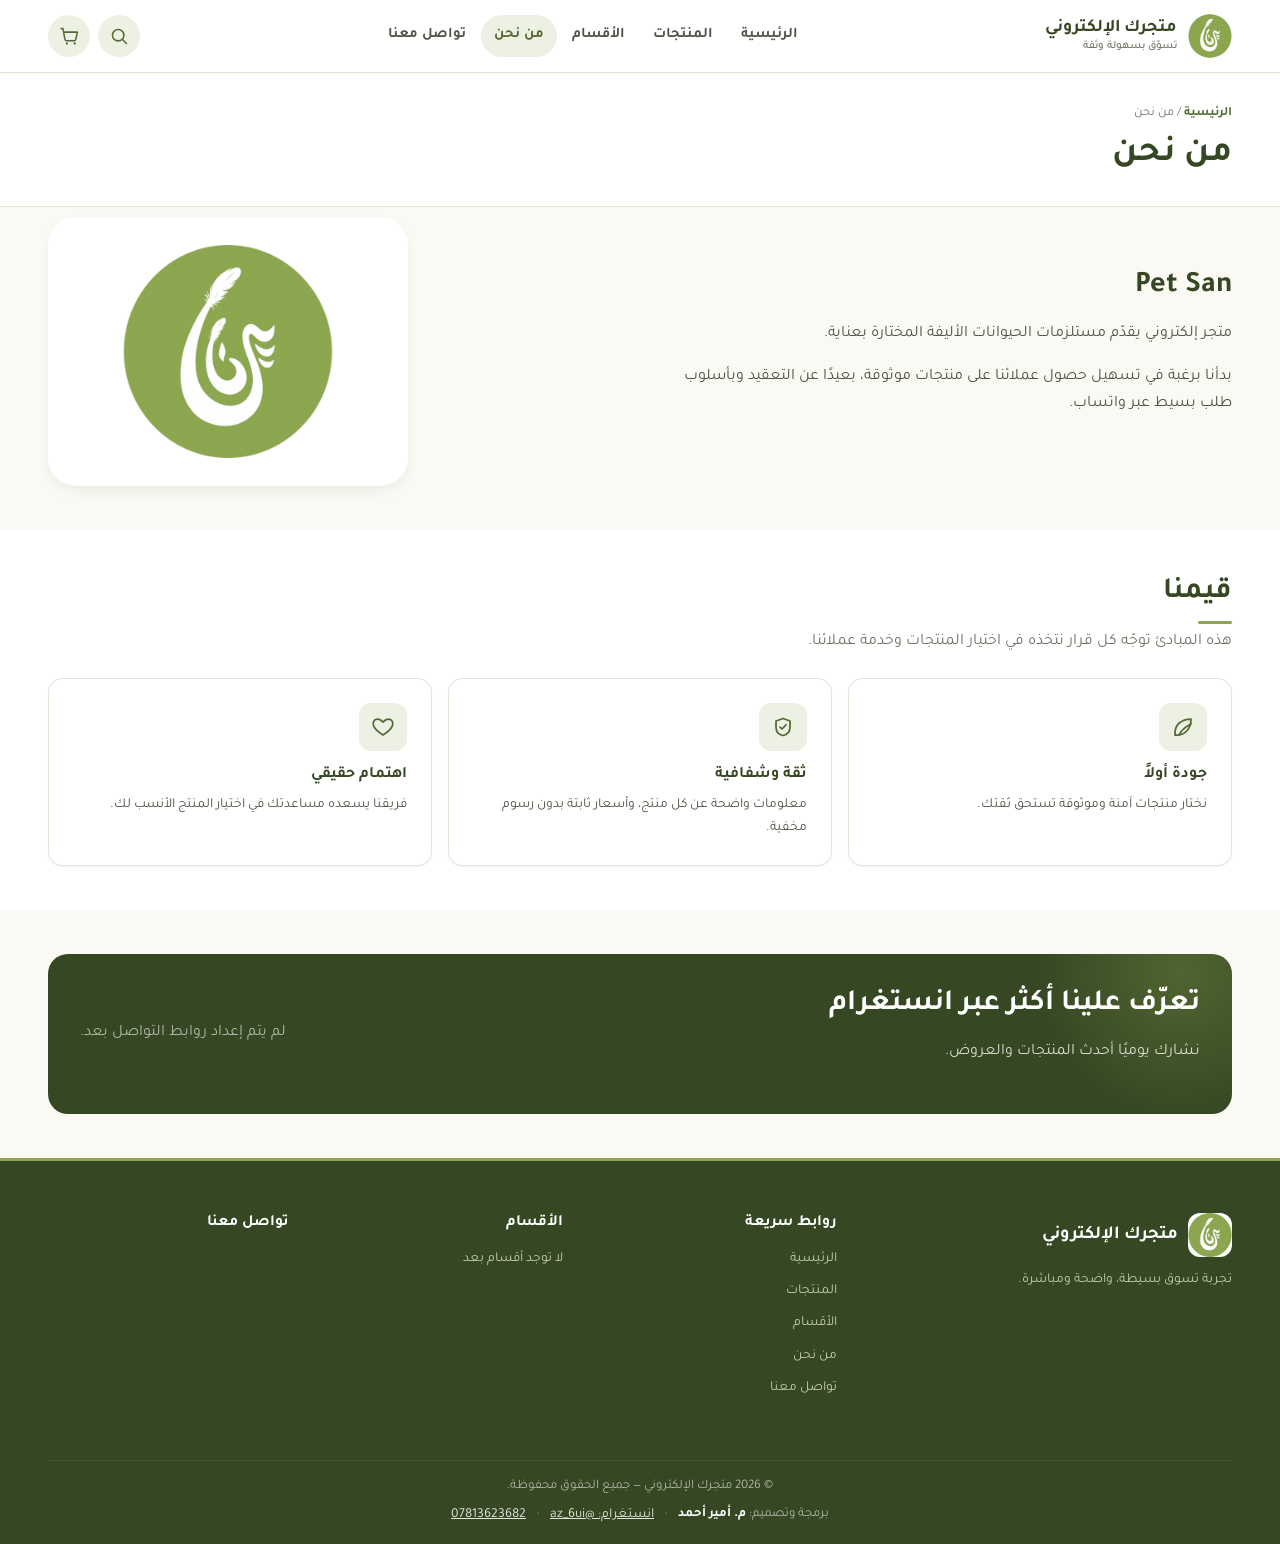
==== about.html @ d290e0b6 "Add files via upload" ====
<!DOCTYPE html>
<html lang="ar" dir="rtl">
<head>

<!-- Google tag (gtag.js) -->
<script async src="https://www.googletagmanager.com/gtag/js?id=G-9574QJNE8H"></script>
<script>
  window.dataLayer = window.dataLayer || [];
  function gtag(){dataLayer.push(arguments);}
  gtag('js', new Date());

  gtag('config', 'G-9574QJNE8H');
</script>
  
  <meta charset="UTF-8">
  <meta name="viewport" content="width=device-width, initial-scale=1.0">
  <title>من نحن | Pet San</title>

  <!-- PWA & Mobile Web App Meta -->
  <link rel="manifest" href="manifest.json">
  <meta name="theme-color" content="#172554">
  <meta name="mobile-web-app-capable" content="yes">
  <meta name="apple-mobile-web-app-status-bar-style" content="default">
  <meta name="apple-mobile-web-app-title" content="Pet San">

  <link rel="icon" type="image/png" sizes="192x192" href="assets/logo/logo.png?v=80">
  <link rel="shortcut icon" type="image/png" href="assets/logo/logo.png?v=80">
  <link rel="apple-touch-icon" href="assets/logo/logo.png?v=80">
  <link rel="apple-touch-icon" sizes="180x180" href="assets/logo/logo.png?v=80">

  <!-- Arabic UI font (same on every page; non-blocking) -->
  <link rel="preconnect" href="https://test3-2a6de-default-rtdb.europe-west1.firebasedatabase.app" crossorigin>
  <link rel="preconnect" href="https://ik.imagekit.io" crossorigin>
  <link rel="preconnect" href="https://fonts.googleapis.com">
  <link rel="preconnect" href="https://fonts.gstatic.com" crossorigin>
  <link rel="stylesheet" href="https://fonts.googleapis.com/css2?family=Tajawal:wght@400;500;700&display=swap" media="print" onload="this.media='all'">
  <noscript><link rel="stylesheet" href="https://fonts.googleapis.com/css2?family=Tajawal:wght@400;500;700&display=swap"></noscript>
  <link rel="stylesheet" href="css/style.css?v=80">
  <link rel="stylesheet" href="css/refresh.css?v=80">
</head>
<body>

<div id="site-header" data-active="about"></div>

<main>
  <section class="page-header">
    <div class="container">
      <div class="breadcrumb"><a href="index.html">الرئيسية</a> / من نحن</div>
      <h1>من نحن</h1>
    </div>
  </section>

  <section class="section" style="padding-top:10px;">
    <div class="container about-hero">
      <div>
        <h2 id="aboutStoreName">Pet San</h2>
        <p id="aboutDescription">متجر إلكتروني يقدّم مستلزمات الحيوانات الأليفة المختارة بعناية.</p>
        <p>بدأنا برغبة في تسهيل حصول عملائنا على منتجات موثوقة، بعيدًا عن التعقيد وبأسلوب طلب بسيط عبر واتساب.</p>
      </div>
      <div class="hero-art" style="max-width:360px;margin-inline-start:auto;">
        <img src="assets/logo/logo.png?v=80" alt="شعار متجر Pet San">
      </div>
    </div>
  </section>

  <section class="section section-alt">
    <div class="container">
      <div class="section-head">
        <div>
          <h2>قيمنا</h2>
          <p>هذه المبادئ توجّه كل قرار نتخذه في اختيار المنتجات وخدمة عملائنا.</p>
        </div>
      </div>
      <div class="value-grid">
        <div class="feature-card">
          <div class="icon"><svg viewBox="0 0 24 24" fill="none" stroke="currentColor" stroke-width="1.7"><path d="M20 4C10 4 4 10 4 18v2h2c8 0 14-6 14-16Z"/><path d="M8 20c2-4 6-8 12-11"/></svg></div>
          <h3>جودة أولاً</h3>
          <p>نختار منتجات آمنة وموثوقة تستحق ثقتك.</p>
        </div>
        <div class="feature-card">
          <div class="icon"><svg viewBox="0 0 24 24" fill="none" stroke="currentColor" stroke-width="1.7"><path d="M12 3.5 19 6v6c0 5-3 7.8-7 8.5-4-.7-7-3.5-7-8.5V6l7-2.5Z"/><path d="m9 12 2 2 4-4.2"/></svg></div>
          <h3>ثقة وشفافية</h3>
          <p>معلومات واضحة عن كل منتج، وأسعار ثابتة بدون رسوم مخفية.</p>
        </div>
        <div class="feature-card">
          <div class="icon"><svg viewBox="0 0 24 24" fill="none" stroke="currentColor" stroke-width="1.7"><path d="M12 20s-7.3-4.6-9.4-9.2C1.2 7.6 3 4.5 6.2 4.1c2-.3 3.8.7 5.8 3 2-2.3 3.8-3.3 5.8-3 3.2.4 5 3.5 3.6 6.7C19.3 15.4 12 20 12 20Z"/></svg></div>
          <h3>اهتمام حقيقي</h3>
          <p>فريقنا يسعده مساعدتك في اختيار المنتج الأنسب لك.</p>
        </div>
      </div>
    </div>
  </section>

  <section class="section">
    <div class="container">
      <div class="contact-band" id="aboutContactBand">
        <div>
          <h2>تعرّف علينا أكثر عبر انستغرام</h2>
          <p>نشارك يوميًا أحدث المنتجات والعروض.</p>
        </div>
        <div class="social-row" id="aboutSocialRow"></div>
      </div>
    </div>
  </section>
</main>

<div id="site-footer"></div>

<!-- سكربتات مؤجلة (defer): لا تحجب الرسم. القراءة من Firebase عبر REST داخل store.js (بدون SDK) -->
<script src="js/config.js?v=80" defer></script>
<script src="js/icons.js?v=80" defer></script>
<script src="js/store.js?v=80" defer></script>
<script src="js/whatsapp.js?v=80" defer></script>
<script src="js/app.js?v=80" defer></script>
<script src="js/pwa-install.js?v=80" defer></script>
<script>
  function renderAboutPage() {
    var s = Store.getSettings();
    var nameEl = document.getElementById("aboutStoreName");
    var descEl = document.getElementById("aboutDescription");
    if (nameEl) nameEl.textContent = s.storeName || "Pet San";
    if (descEl) descEl.textContent = s.storeDescription || "متجر إلكتروني يقدّم مستلزمات الحيوانات الأليفة المختارة بعناية.";

    var html = "";
    if (s.instagram) html += '<a href="' + escapeHtml(safeUrl(s.instagram)) + '" target="_blank" rel="noopener">' + iconSvg("instagram") + "انستغرام</a>";
    if (s.whatsapp) html += '<a href="https://wa.me/' + whatsappDigitsOnly(s.whatsapp) + '" target="_blank" rel="noopener">' + iconSvg("whatsapp") + "واتساب</a>";
    var row = document.getElementById("aboutSocialRow");
    if (row) row.innerHTML = html || '<span style="opacity:.6;">لم يتم إعداد روابط التواصل بعد.</span>';
  }
  document.addEventListener("DOMContentLoaded", renderAboutPage);
  document.addEventListener("store:synced", renderAboutPage);
</script>
</body>
</html>
---- css/style.css ----
/* ==========================================================================
   style.css — Pet-store theme (olive green / cream) — RTL Arabic
   --------------------------------------------------------------------------
   Foundation of the design system: tokens, base, every shared component,
   the admin area and the core responsive rules. It is the ONLY stylesheet
   loaded by login.html, so it must stay self-sufficient.
   refresh.css loads after it on the other pages and only adds storefront
   layout refinements (mobile/tablet density, carousels, sticky actions).

   RE-BRANDING FOR A CLIENT
   Edit section 1 ("Brand") only. Section 2 derives tints and hover shades
   from those colours automatically (modern browsers) and ships static
   fallbacks for older ones; edit those too only if you need exact shades.

   Legacy variable names (--olive-*, --sand-*, --teal-*, --navy*, --cream,
   --ink-*, --line*, --danger) are kept because HTML / JS inline styles still
   reference them. They are aliases of the tokens below — do not remove them.
   ========================================================================== */

:root{
  /* ---- 1. Brand (edit per client) ---- */
  --primary:#354723;            /* deep green: headings, footer, hero, admin sidebar, selected states */
  --secondary:#526B32;          /* dark green: buttons, links, hover, focus */
  --accent:#8DA750;             /* logo olive green: highlights, badges, cart counter, borders of emphasis */
  --bg:#FAF9F3;                 /* page background (cream) */
  --surface:#FFFFFF;            /* cards, inputs, modals */
  --text:#292D24;               /* primary text */
  --text-2:#6F7566;             /* secondary text */
  --border:#E1E6D6;             /* hairlines and card borders */

  /* ---- 2. Derived shades (static fallbacks, upgraded in @supports below) ---- */
  --primary-hover:#2B391C;
  --secondary-hover:#435728;
  --secondary-50:#EAF0D9;       /* hover / selected backgrounds (light green) */
  --secondary-100:#D9E4BD;
  --accent-soft:#EAF0D9;
  --accent-ink:#576832;         /* logo green darkened enough for text on light backgrounds */
  --accent-light:#C9DA9F;       /* light logo green for text/icons on deep green surfaces */
  --surface-2:#F2F3EA;          /* subtle panels, table headers, image placeholders */
  --border-strong:#CBD3BC;      /* input borders */
  --border-soft:#EDF0E4;        /* row separators */
  --on-primary:#FFFFFF;
  --on-accent:#1E2A12;          /* text on the logo-green accent (5:1+) */

  /* ---- 3. Status colours (accessible on white) ---- */
  --success:#15803D; --success-bg:#ECFDF3; --success-line:#BBF7D0; --success-ink:#166534;
  --warning:#B45309; --warning-bg:#FFFBEB; --warning-line:#FDE68A; --warning-ink:#92400E;
  --error:#DC2626;   --error-bg:#FEF2F2;   --error-line:#FECACA;   --error-ink:#B91C1C;
  --info:#526B32;    --info-bg:#EAF0D9;    --info-line:#CBDAA6;    --info-ink:#354723;

  /* ---- 4. Legacy aliases (HTML/JS inline styles still use these names) ---- */
  --teal:var(--secondary); --teal-deep:var(--primary); --teal-press:var(--primary-hover);
  --teal-light:var(--secondary-50); --teal-wash:var(--surface-2);
  --navy:var(--primary); --navy-2:#454E3A; --soft-blue:var(--secondary-50);
  --olive-900:var(--primary); --olive-800:var(--primary); --olive-700:var(--primary); --olive-600:var(--secondary);
  --olive-500:var(--secondary); --olive-400:#A3AE88; --olive-100:var(--secondary-50); --olive-50:var(--surface-2);
  --sand-500:var(--accent-ink); --sand-100:var(--accent-soft);
  --cream:var(--bg); --white:var(--surface);
  --ink-900:var(--text); --ink-800:#23271E; --ink-700:#3B4033; --ink-600:#4F5548; --ink-500:var(--text-2); --ink-400:var(--text-2); --ink-300:#A3A99A;
  --line:var(--border); --line-strong:var(--border-strong); --line-soft:var(--border-soft);
  --danger:var(--error); --danger-bg:var(--error-bg);

  /* ---- 5. Shape, depth, type ---- */
  --radius-xl:20px; --radius-lg:16px; --radius-md:12px; --radius-sm:8px; --radius-pill:999px;
  --r-card:14px; --r-ctl:10px;
  --shadow-soft:0 1px 2px rgba(41,45,36,.05);
  --shadow-card:0 6px 16px -6px rgba(41,45,36,.12);
  --shadow-lift:0 18px 40px -14px rgba(41,45,36,.28);
  --ring:0 0 0 3px rgba(82,107,50,.26);
  --overlay:rgba(30,40,20,.55);
  --font-display:'IBM Plex Sans Arabic','Tajawal',system-ui,-apple-system,'Segoe UI',Tahoma,sans-serif;
  --font-body:'IBM Plex Sans Arabic','Tajawal',system-ui,-apple-system,'Segoe UI',Tahoma,sans-serif;
  --container:1240px;

  /* ---- 6. Product card options (switch per client without touching rules) ---- */
  --card-image-ratio:1/1;       /* e.g. 4/5 for fashion, 1/1 for electronics */
  --card-image-fit:cover;       /* cover | contain (use contain for white-background packshots) */
}
@supports (color:color-mix(in srgb,red,blue)){
  :root{
    --primary-hover:color-mix(in srgb,var(--primary) 82%,#000);
    --secondary-hover:color-mix(in srgb,var(--secondary) 85%,#000);
    --secondary-50:color-mix(in srgb,var(--accent) 16%,#fff);
    --secondary-100:color-mix(in srgb,var(--accent) 32%,#fff);
    --accent-soft:color-mix(in srgb,var(--accent) 16%,#fff);
    --accent-ink:color-mix(in srgb,var(--accent) 62%,#000);
    --surface-2:color-mix(in srgb,var(--bg) 60%,var(--border));
    --border-soft:color-mix(in srgb,var(--border) 55%,#fff);
  }
}

/* ==========================================================================
   Base
   ========================================================================== */
*{box-sizing:border-box}
html{scroll-behavior:smooth;-webkit-text-size-adjust:100%}
body{margin:0;background:var(--bg);color:var(--text);font-family:var(--font-body);font-size:16px;line-height:1.7;-webkit-font-smoothing:antialiased;-webkit-tap-highlight-color:transparent;text-rendering:optimizeLegibility}
img{max-width:100%;display:block}
a{color:inherit;text-decoration:none}
a,button,input,select,textarea{touch-action:manipulation}
button,input,select,textarea{font:inherit}
button{cursor:pointer}
p{color:var(--ink-600);margin:0 0 1em}
h1,h2,h3,h4{font-family:var(--font-display);font-weight:700;line-height:1.3;letter-spacing:0;margin:0 0 .5em;color:var(--primary)}
h1{font-size:clamp(1.75rem,4vw,2.75rem);line-height:1.25}
h2{font-size:clamp(1.3rem,2.6vw,1.85rem)}
h3{font-size:1.1rem}
.container{width:min(100%,var(--container));margin-inline:auto;padding-inline:clamp(16px,3vw,28px)}
.visually-hidden{position:absolute;width:1px;height:1px;overflow:hidden;clip:rect(0 0 0 0)}
:focus-visible{outline:2px solid var(--secondary);outline-offset:2px}
::selection{background:var(--secondary-100);color:var(--primary)}
/* one icon language everywhere: rounded 1.75px strokes (icons.js ships stroke="currentColor") */
svg[stroke="currentColor"]{stroke-linecap:round;stroke-linejoin:round;stroke-width:1.75}

/* ==========================================================================
   Loading skeletons
   ========================================================================== */
@keyframes shimmer{0%{background-position:-200% 0}100%{background-position:200% 0}}
.skeleton-card{min-height:250px;background:var(--surface);border-radius:var(--r-card);border:1px solid var(--border);overflow:hidden;padding:12px;display:flex;flex-direction:column;gap:12px}
.skeleton-box{background:linear-gradient(90deg,var(--surface-2) 25%,var(--bg) 50%,var(--surface-2) 75%);background-size:200% 100%;animation:shimmer 1.5s infinite;border-radius:var(--radius-sm)}
.skeleton-img{width:100%;aspect-ratio:var(--card-image-ratio)}
.skeleton-text{height:16px;width:75%}
.skeleton-price{height:20px;width:40%;margin-top:auto}

/* ==========================================================================
   Buttons
   ========================================================================== */
.btn{display:inline-flex;align-items:center;justify-content:center;gap:8px;min-height:46px;padding:10px 22px;border:1.5px solid transparent;border-radius:var(--r-ctl);font-weight:600;font-size:.95rem;line-height:1.3;text-align:center;transition:background-color .18s ease,border-color .18s ease,color .18s ease,box-shadow .18s ease}
.btn svg{width:18px;height:18px;flex:none}
.btn:focus-visible{outline:0;box-shadow:var(--ring)}
.btn-primary{background:var(--secondary);border-color:var(--secondary);color:var(--on-primary);box-shadow:0 1px 2px rgba(53,71,35,.2)}
.btn-primary:hover{background:var(--primary);border-color:var(--primary)}
.btn-primary:active{background:var(--primary-hover);border-color:var(--primary-hover)}
.btn-outline{background:var(--surface);border-color:var(--border-strong);color:var(--primary)}
.btn-outline:hover{background:var(--secondary-50);border-color:var(--secondary);color:var(--secondary-hover)}
.btn-whatsapp{background:var(--success);border-color:var(--success);color:#fff}
.btn-whatsapp:hover{background:var(--success-ink);border-color:var(--success-ink)}
.btn:active{box-shadow:none}
.btn-sm{min-height:40px;padding:7px 16px;font-size:.86rem}
.btn-block{width:100%}
.btn:disabled,.btn[disabled]{background:var(--surface-2);border-color:var(--border);color:var(--ink-300);box-shadow:none;cursor:not-allowed}
.btn-icon{position:relative;display:inline-flex;align-items:center;justify-content:center;width:44px;height:44px;padding:0;border:1px solid transparent;border-radius:var(--r-ctl);background:transparent;color:var(--primary);transition:background-color .18s ease,color .18s ease,border-color .18s ease}
.btn-icon:hover{background:var(--secondary-50);color:var(--secondary-hover)}
.btn-icon:focus-visible{outline:0;box-shadow:var(--ring)}
.btn-icon svg{width:21px;height:21px}

/* ==========================================================================
   Header, navigation, cart badge
   ========================================================================== */
#site-header{position:sticky;top:0;z-index:100}
.site-header{background:var(--surface);border-bottom:1px solid var(--border);box-shadow:0 1px 0 rgba(41,45,36,.03)}
.header-inner{min-height:72px;display:flex;align-items:center;gap:12px}
.brand{display:flex;align-items:center;gap:11px;min-width:max-content}
.brand img{width:44px;height:44px;border-radius:50%;object-fit:contain;background:var(--surface)}
.brand-name{font-family:var(--font-display);font-weight:700;font-size:1.12rem;line-height:1.15;color:var(--primary)}
.brand-name span{display:block;font-family:var(--font-body);font-size:.7rem;font-weight:500;color:var(--text-2);margin-top:3px}
.main-nav{display:flex;align-items:center;justify-content:center;gap:2px;flex:1;min-width:0}
.main-nav a{position:relative;white-space:nowrap;padding:8px 13px;border-radius:var(--radius-pill);font-size:.92rem;font-weight:600;color:var(--ink-600);transition:background-color .18s ease,color .18s ease}
.main-nav a:hover{color:var(--primary);background:var(--surface-2)}
.main-nav a.active{color:var(--accent-ink);background:var(--secondary-50)}
.main-nav a.active::after{display:none}
.header-actions{display:flex;align-items:center;gap:8px;margin-inline-start:auto}
.site-header .btn-icon{width:42px;height:42px;border-radius:50%;background:var(--secondary-50);color:var(--accent-ink);border:1px solid transparent}
.site-header .btn-icon:hover{background:var(--secondary-100);color:var(--primary)}
.nav-toggle{display:none}
.cart-link{position:relative}
.cart-count{display:none;position:absolute;inset-block-start:1px;inset-inline-end:1px;min-width:19px;height:19px;padding:0 5px;align-items:center;justify-content:center;border-radius:var(--radius-pill);background:var(--accent);color:var(--on-accent);font-size:.68rem;font-weight:700;line-height:1;border:2px solid var(--surface)}
.cart-count.has-items{display:inline-flex}

/* ---- Mobile / tablet drawer (created by app.js; slides in from the physical left, next to the toggle) ---- */
.sidebar-nav{position:fixed;top:0;left:0;right:auto;width:min(320px,86vw);max-width:86vw;height:100vh;height:100dvh;background:var(--surface);border-radius:0 var(--radius-xl) var(--radius-xl) 0;padding:18px 16px;overflow-y:auto;text-align:right;transform:translateX(-100%);transition:transform .28s cubic-bezier(.4,0,.2,1);z-index:9999}
.sidebar-nav.active{transform:translateX(0);box-shadow:var(--shadow-lift)}
.sidebar-nav svg{width:22px;height:22px;flex-shrink:0;color:var(--secondary)}
.sidebar-nav a:active,.sidebar-nav button:active{background:var(--surface-2)}
.sidebar-nav li>a{color:var(--ink-700)}
.sidebar-nav li>a:hover{background:var(--surface-2)}
.sidebar-submenu{display:none;padding-right:15px}
.sidebar-submenu.active{display:block}
.sidebar-overlay{position:fixed;top:0;left:0;width:100%;height:100%;background:var(--overlay);display:none;z-index:9998}
.sidebar-overlay.active{display:block}

/* ---- Global search overlay ---- */
.global-search-overlay{position:fixed;inset:0;z-index:1000;display:none;padding:18px;background:var(--overlay)}
.global-search-overlay.open{display:flex;justify-content:center;align-items:flex-start}
.global-search-container{width:min(100%,700px);margin-top:60px;padding:18px;background:var(--surface);border-radius:var(--radius-xl);box-shadow:var(--shadow-lift);max-height:82vh;display:flex;flex-direction:column}
.global-search-header{display:flex;gap:10px;margin-bottom:14px}
.global-search-results{overflow:auto;display:flex;flex-direction:column;gap:8px}
.search-result-item{display:flex;gap:13px;align-items:center;padding:10px;border:1px solid var(--border);border-radius:var(--r-ctl);background:var(--surface);transition:background-color .18s ease,border-color .18s ease}
.search-result-item:hover{border-color:var(--secondary);background:var(--secondary-50)}
.search-item-img{width:62px;height:62px;border-radius:var(--radius-sm);overflow:hidden;background:var(--surface-2);display:grid;place-items:center;flex:none}
.search-item-img img{width:100%;height:100%;object-fit:cover}
.search-item-info h4{margin:0 0 2px;font-size:.92rem}
.search-item-info span{font-weight:700;color:var(--primary)}
.empty-search{text-align:center;padding:32px;color:var(--text-2)}

/* ==========================================================================
   Hero + promotional slider (deep navy band, gold highlights)
   ========================================================================== */
.hero{position:relative;overflow-x:clip;overflow-y:visible;padding:36px 0 44px;background:var(--bg);color:var(--text)}
.hero:before{display:none}
.hero-blob{position:absolute;z-index:0;bottom:-170px;inset-inline-end:-200px;width:540px;height:540px;border-radius:50%;background:var(--accent-soft);opacity:.75;pointer-events:none}
.hero-inner{position:relative;z-index:1;display:flex;align-items:center;gap:48px}
.hero-copy{flex:1.1;padding:0;min-width:0}
.hero-eyebrow-free{display:inline-flex;align-items:center;gap:7px;padding:0;background:none;border:0;color:var(--accent-ink);font-weight:700;font-size:.95rem}
.hero-copy h1{max-width:700px;margin:12px 0 12px;color:var(--text)}
.hero-copy>p{font-size:1.05rem;max-width:58ch;color:var(--text-2)}
.hero-cta{display:flex;gap:12px;flex-wrap:wrap;margin-top:26px}
.hero .btn-primary{background:#658238;border-color:#658238;color:#fff;box-shadow:none}
.hero .btn-primary:hover{background:var(--secondary);border-color:var(--secondary);color:#fff}
.hero .btn-outline{background:var(--surface);border-color:var(--border-strong);color:var(--text)}
.hero .btn-outline:hover{background:var(--secondary-50);border-color:var(--secondary);color:var(--primary)}
.hero-trust{display:flex;gap:34px;margin-top:28px;flex-wrap:wrap}
.hero-trust div{padding:0;background:none;border:0;border-radius:0}
.hero-trust strong{display:block;color:#658238;font-size:1.6rem;line-height:1.2;font-weight:700}
.hero-trust span{font-size:.82rem;color:var(--text-2)}
.hero~.section{position:relative;z-index:1}
.hero-art{position:relative;flex:1;width:100%;max-width:560px;min-height:0;border-radius:28px;overflow:hidden;background:var(--surface);border:0;box-shadow:var(--shadow-lift)}
.hero-art-default{width:100%;aspect-ratio:4/3;display:grid;place-items:center;background:var(--surface-2)}
.hero-art-default img{width:34%;height:auto;object-fit:contain}
.promo-slider-container{position:relative;width:100%;aspect-ratio:4/3;overflow:hidden;background:var(--surface-2)}
.promo-slider-track{display:flex;width:100%;height:100%;transition:transform .45s ease}
.promo-slide{flex:0 0 100%;height:100%;position:relative}
.promo-slide img{width:100%;height:100%;object-fit:cover}
.promo-dots{position:absolute;bottom:12px;left:50%;transform:translateX(-50%);display:flex;gap:6px;z-index:5}
.promo-dot{width:8px;height:8px;border-radius:var(--radius-pill);background:rgba(255,255,255,.7);box-shadow:0 0 0 1px rgba(41,45,36,.25);cursor:pointer;transition:width .2s ease,background-color .2s ease}
.promo-dot.active{width:22px;background:#fff}
.ads-slider{border-radius:var(--radius-xl);overflow:hidden;box-shadow:var(--shadow-card)}
.swiper-slide{border-radius:var(--radius-xl);overflow:hidden}
.hero-image{width:100%;height:100%;object-fit:cover}

/* ==========================================================================
   Sections + category chips
   ========================================================================== */
.section{padding:44px 0}
.section-alt{background:var(--surface)}
.section-head{display:flex;align-items:end;justify-content:space-between;gap:20px;margin-bottom:22px}
.section-head>div:first-child{min-width:0}
.section-head h2{margin-bottom:5px}
.section-head h2::after{content:"";display:block;width:34px;height:3px;border-radius:3px;background:var(--accent);margin-top:9px}
.section-head p{margin:0;max-width:65ch;color:var(--text-2)}
.section-head .btn{white-space:nowrap;flex-shrink:0}
.section-tag{color:var(--accent-ink)}
.section-categories-highlight{background:var(--bg);padding:44px 0}

.cat-scroller{display:flex;flex-wrap:nowrap;align-items:stretch;gap:14px;overflow-x:auto;padding:8px 6px 14px;scroll-behavior:smooth;scroll-snap-type:x mandatory;scrollbar-width:none;-webkit-overflow-scrolling:touch}
.cat-scroller::-webkit-scrollbar{display:none}
.cat-chip{flex:0 0 138px;width:138px;min-height:164px;padding:16px 10px 14px;display:flex;flex-direction:column;align-items:center;justify-content:flex-start;gap:10px;background:var(--surface);border:1px solid var(--border);border-radius:var(--r-card);box-shadow:var(--shadow-soft);scroll-snap-align:start;transition:border-color .2s ease,box-shadow .2s ease,transform .2s ease}
.cat-chip:hover{border-color:var(--secondary);box-shadow:var(--shadow-card);transform:translateY(-2px)}
.cat-chip .cat-icon{width:80px;height:80px;min-width:80px;border-radius:50%;background:var(--secondary-50);border:1px solid var(--secondary-100);display:grid;place-items:center;overflow:hidden;color:var(--primary);flex-shrink:0}
.cat-chip .cat-icon svg{width:32px;height:32px}
.cat-chip .cat-icon img{width:100%;height:100%;object-fit:cover;border-radius:50%}
.cat-chip span.name{width:100%;margin:0;font-size:.92rem;font-weight:700;line-height:1.4;text-align:center;color:var(--primary);display:-webkit-box;-webkit-line-clamp:2;-webkit-box-orient:vertical;overflow:hidden}
.category-grid{display:grid;grid-template-columns:repeat(auto-fill,minmax(280px,1fr));gap:20px}

/* ==========================================================================
   Product cards (one rule set serves index.html AND js/products.js — both
   renderers emit identical markup)
   ========================================================================== */
.product-grid{display:grid;grid-template-columns:repeat(4,minmax(0,1fr));gap:20px 16px}
.product-card{position:relative;min-width:0;display:flex;flex-direction:column;background:var(--surface);border:1px solid var(--border);border-radius:var(--r-card);overflow:hidden;box-shadow:var(--shadow-soft);transition:border-color .2s ease,box-shadow .2s ease,transform .2s ease}
.product-card:hover{transform:translateY(-3px);border-color:var(--border-strong);box-shadow:var(--shadow-card)}
.product-media{display:block;position:relative;width:100%;aspect-ratio:var(--card-image-ratio);background:var(--surface-2);overflow:hidden}
.product-media>img{width:100%;height:100%;object-fit:var(--card-image-fit);transition:transform .35s ease,opacity .2s ease,filter .2s ease}
.product-card:hover .product-media>img{transform:scale(1.04)}
.placeholder-icon{height:100%;display:grid;place-items:center;color:var(--olive-400)}
.placeholder-icon svg,.placeholder-icon-wrap svg,.cat-card-img svg{width:34px;height:34px}

/* Badges: offer = red, new = blue, featured = gold, unavailable = neutral dark */
.badge{position:absolute;inset-block-start:10px;inset-inline-start:10px;z-index:2;padding:2px 10px;border-radius:var(--radius-pill);font-size:.7rem;font-weight:700;line-height:1.7;background:var(--surface);color:var(--primary);border:1px solid var(--border);box-shadow:var(--shadow-soft)}
.badge-offer{background:var(--error);border-color:var(--error);color:#fff}
.badge-new{background:var(--secondary);border-color:var(--secondary);color:#fff}
.badge-featured{background:var(--accent);border-color:var(--accent);color:var(--on-accent)}
.badge-out-abs{inset-inline-start:auto;inset-inline-end:10px;background:var(--ink-800);border-color:var(--ink-800);color:#fff}
.badge-variants{inset-block-start:auto;inset-block-end:10px;inset-inline-start:10px;background:rgba(255,255,255,.95);color:var(--ink-700)}
.badge-variants svg{width:11px;height:11px;vertical-align:-2px;margin-inline-end:3px}
/* unavailable products: muted image + muted title, add-to-cart is disabled by the renderer */
.product-card:has(.badge-out-abs) .product-media>img{filter:grayscale(.9);opacity:.55}
.product-card:has(.badge-out-abs) .product-name,.product-card:has(.badge-out-abs) .price{color:var(--text-2)}

.product-body{display:flex;flex-direction:column;flex:1;padding:14px 14px 14px}
.product-cat{display:block;color:var(--text-2);font-size:.74rem;font-weight:600;line-height:1.3;margin-bottom:5px}
.product-name{font-family:var(--font-body);font-size:.95rem;font-weight:600;line-height:1.5;margin:0 0 8px;color:var(--text);display:-webkit-box;-webkit-line-clamp:2;-webkit-box-orient:vertical;overflow:hidden}
.product-name a:hover{color:var(--secondary)}
.product-body-colors{display:flex;align-items:center;gap:6px;margin:0 0 10px}
.card-color-dot{width:14px;height:14px;border-radius:50%;border:2px solid var(--surface);box-shadow:0 0 0 1px var(--border-strong);flex-shrink:0;display:inline-block}
.card-color-more{font-size:.72rem;font-weight:700;color:var(--ink-600);line-height:1;padding-inline:2px}
.product-foot{display:flex;flex-direction:column;align-items:stretch;gap:10px;margin-top:auto;padding-top:6px}
.price,.detail-price{font-weight:800;color:var(--primary)}
.price{font-size:1.06rem;line-height:1.2}
/* reserved for compare-at pricing (the data model has no old price today): <del class="price-old"> + <span class="price-sale"> */
.price-old{margin-inline-start:6px;color:var(--text-2);font-weight:500;font-size:.82em;text-decoration:line-through}
.price-sale{color:var(--error)}
.product-actions{width:100%}
.product-actions .btn{width:100%;min-height:42px;padding:8px 12px;gap:8px;font-size:.86rem;border-radius:var(--r-ctl);box-shadow:none}
.product-actions .btn svg{width:17px;height:17px}
.product-actions .btn .btn-label{white-space:nowrap}
.product-desc{color:var(--ink-600);font-size:.84rem}
.stock-line{display:flex;align-items:center;gap:7px;color:var(--success);font-size:.86rem;font-weight:600}
.stock-line:has(.dot-out){color:var(--error-ink)}
.dot{width:8px;height:8px;border-radius:50%;background:var(--success);display:inline-block;flex:none}
.dot-out{background:var(--error)}

/* ==========================================================================
   Feature cards, contact band, social
   ========================================================================== */
.feature-grid{display:grid;grid-template-columns:repeat(4,1fr);gap:16px}
.feature-card{background:var(--surface);border:1px solid var(--border);border-radius:var(--r-card);padding:24px;box-shadow:var(--shadow-soft);transition:border-color .2s ease,box-shadow .2s ease}
.feature-card:hover{border-color:var(--border-strong);box-shadow:var(--shadow-card)}
.feature-card .icon{width:48px;height:48px;border-radius:var(--radius-md);background:var(--secondary-50);display:grid;place-items:center;color:var(--secondary);margin-bottom:14px}
.feature-card .icon svg{width:24px;height:24px}
.feature-card h3{font-size:1rem}
.feature-card p{font-size:.86rem;margin:0}
.contact-band{position:relative;overflow:hidden;padding:32px;border-radius:var(--radius-xl);background:var(--primary);color:#fff;display:flex;align-items:center;justify-content:space-between;gap:25px}
.contact-band:before{content:"";position:absolute;top:-130px;inset-inline-start:-100px;width:300px;height:300px;border-radius:50%;background:radial-gradient(closest-side,rgba(141,167,80,.30),rgba(141,167,80,0));pointer-events:none}
.contact-band>*{position:relative}
.contact-band h2,.contact-band p{color:#fff}
.contact-band h2::after{display:none}
.contact-band p{opacity:.8}
.social-row{display:flex;align-items:center;gap:8px}
.social-row .btn{background:rgba(255,255,255,.08);border-color:rgba(255,255,255,.25);color:#fff}
.social-row .btn:hover{background:rgba(255,255,255,.18);border-color:rgba(255,255,255,.5);color:#fff}
.contact-band .social-row{flex-wrap:wrap}
.contact-band .social-row .btn{min-height:42px}

/* ==========================================================================
   Footer
   ========================================================================== */
.site-footer{margin-top:0;background:var(--primary);color:#D5DEC4;border-top:3px solid var(--accent)}
.footer-grid{display:grid;grid-template-columns:1.5fr 1fr 1fr 1fr;gap:34px;padding:52px 0 34px}
.footer-brand{display:flex;align-items:center;gap:10px;margin-bottom:12px}
.footer-brand img{width:44px;height:44px;object-fit:contain;background:var(--surface);border-radius:var(--radius-md)}
.footer-brand strong{font-size:1.15rem;color:#fff}
.site-footer p{color:#C3CEAE;font-size:.86rem}
.site-footer h4{color:#fff;font-size:.98rem;margin-bottom:14px}
.site-footer ul{list-style:none;padding:0;margin:0;display:grid;gap:9px}
.site-footer li,.site-footer a{color:#C3CEAE;font-size:.86rem}
.site-footer a{transition:color .18s ease}
.site-footer a:hover{color:var(--accent-light)}
.footer-bottom{padding:17px 0;border-top:1px solid rgba(255,255,255,.1);font-size:.78rem;color:#A9B591;text-align:center}

/* ==========================================================================
   Page headers
   ========================================================================== */
.page-header{padding:30px 0 22px;background:var(--surface);border-bottom:1px solid var(--border)}
.breadcrumb{font-size:.8rem;color:var(--text-2);margin-bottom:8px}
.breadcrumb a{color:var(--secondary);font-weight:700}
.breadcrumb a:hover{color:var(--secondary-hover);text-decoration:underline}
.page-header h1{font-size:clamp(1.6rem,3.2vw,2.25rem);margin-bottom:6px}
.page-header p{margin:0;max-width:65ch;color:var(--text-2)}

/* ==========================================================================
   Shop: toolbar, filters, tabs, chips
   ========================================================================== */
.shop-toolbar{display:grid;grid-template-columns:1fr 210px auto;gap:12px;align-items:center;margin-bottom:20px}
.search-box{position:relative}
.search-box input{width:100%;height:48px;border:1px solid var(--border-strong);border-radius:var(--r-ctl);background:var(--surface);padding:0 17px 0 46px;font-size:16px;color:var(--text);outline:none;transition:border-color .18s ease,box-shadow .18s ease}
.search-box input::placeholder,.field input::placeholder,.field textarea::placeholder{color:#A3A99A}
.search-box input:focus,.sort-select:focus{border-color:var(--secondary);box-shadow:var(--ring)}
.search-box span{position:absolute;left:16px;top:50%;transform:translateY(-50%);color:var(--text-2);display:grid;place-items:center}
.search-box span svg{width:18px;height:18px}
.sort-select{height:48px;border:1px solid var(--border-strong);border-radius:var(--r-ctl);background:var(--surface);padding:0 15px;color:var(--text);font-size:16px;outline:none}
/* products.html styles #searchInput / #sortSelect inline, hence !important */
.shop-controls #searchInput,.shop-controls #sortSelect{min-height:48px;font-size:16px;color:var(--text);outline:none;transition:border-color .18s ease,box-shadow .18s ease;border-color:var(--border-strong)!important;border-radius:var(--r-ctl)!important}
.shop-controls #searchInput:focus,.shop-controls #sortSelect:focus{border-color:var(--secondary)!important;box-shadow:var(--ring)}
.shop-layout{display:grid;grid-template-columns:235px 1fr;gap:22px;align-items:start}
.filter-panel{position:sticky;top:96px;background:var(--surface);border:1px solid var(--border);border-radius:var(--r-card);padding:18px}
.filter-panel h4{font-size:.95rem;margin:0 0 12px}
.filter-panel>div+div{border-top:1px solid var(--border);margin-top:18px;padding-top:18px}
.cat-list{display:flex;flex-direction:column;gap:5px}
.cat-list button{border:0;background:transparent;color:var(--ink-600);padding:9px 10px;border-radius:var(--radius-sm);text-align:right;font-weight:600}
.cat-list button:hover,.cat-list button.active{background:var(--secondary-50);color:var(--primary)}
.range-row{display:grid;grid-template-columns:1fr auto 1fr;align-items:center;gap:6px}
.range-row input{width:100%;height:42px;border:1px solid var(--border-strong);border-radius:var(--radius-sm);padding:0 9px;font-size:16px}
.mobile-toggle-btn{display:none!important}

.shop-cat-tabs-wrap{display:flex;gap:8px;overflow-x:auto;padding:4px 0 12px;margin-bottom:8px;scroll-behavior:smooth;-webkit-overflow-scrolling:touch;scrollbar-width:none}
.shop-cat-tabs-wrap::-webkit-scrollbar,#subCategoryScroller::-webkit-scrollbar{display:none}
.shop-tab-btn{flex:0 0 auto;display:inline-flex;align-items:center;gap:6px;min-height:42px;padding:8px 18px;border-radius:var(--radius-pill);border:1px solid var(--border-strong);background:var(--surface);color:var(--ink-700);font-weight:600;font-size:.9rem;white-space:nowrap;cursor:pointer;transition:background-color .18s ease,border-color .18s ease,color .18s ease}
.shop-tab-btn:hover{border-color:var(--secondary);background:var(--secondary-50);color:var(--primary)}
.shop-tab-btn.active{background:var(--primary);border-color:var(--primary);color:#fff}
#subCategoryScroller{display:flex;gap:8px;overflow-x:auto;padding:4px 2px 14px;margin-bottom:10px;scrollbar-width:none}
.cat-sub-chip{display:inline-flex;align-items:center;justify-content:center;padding:6px 15px;border-radius:var(--radius-pill);background:var(--surface-2);border:1px solid var(--border);color:var(--ink-700);font-family:inherit;font-size:.84rem;font-weight:600;white-space:nowrap;cursor:pointer;outline:none;text-decoration:none;transition:background-color .18s ease,border-color .18s ease,color .18s ease}
.cat-sub-chip:hover{background:var(--secondary-50);border-color:var(--secondary);color:var(--primary)}
.cat-sub-chip:focus-visible{box-shadow:var(--ring)}
.cat-sub-chip.active{background:var(--primary);border-color:var(--primary);color:#fff}
.filter-chip{padding:7px 11px;border-radius:var(--radius-pill);background:var(--surface-2);color:var(--ink-700)}
#shopGrid{transition:opacity .2s ease,transform .2s ease}
#shopGrid.is-updating{opacity:.45;transform:translateY(4px)}

.empty-state{grid-column:1/-1;text-align:center;padding:52px 20px;background:var(--surface);border:1px dashed var(--border-strong);border-radius:var(--r-card);color:var(--text-2)}
.empty-state svg{width:46px;height:46px;margin:0 auto 10px;color:var(--olive-400)}
.empty-state p{margin-bottom:15px}

/* ---- Categories page cards (previously an inline <style> in categories.html) ---- */
.cat-main-card{background:var(--surface);border:1px solid var(--border);border-radius:var(--radius-lg);padding:22px;box-shadow:var(--shadow-soft);transition:transform .25s ease,box-shadow .25s ease,border-color .25s ease;display:flex;flex-direction:column;gap:16px}
.cat-main-card:hover{transform:translateY(-3px);box-shadow:var(--shadow-card);border-color:var(--secondary)}
.cat-card-header{display:flex;align-items:center;gap:15px}
.cat-card-img{width:65px;height:65px;border-radius:var(--radius-md);background:var(--secondary-50);display:flex;align-items:center;justify-content:center;overflow:hidden;flex-shrink:0}
.cat-card-img img{width:100%;height:100%;object-fit:cover}
.cat-card-img svg{width:32px;height:32px;color:var(--primary)}
.cat-card-title h3{margin:0 0 4px;font-size:1.12rem;color:var(--text)}
.cat-card-title span{font-size:.8rem;color:var(--text-2);font-weight:600}
.cat-sub-chips{display:flex;flex-wrap:wrap;gap:8px;padding-top:14px;border-top:1px dashed var(--border-strong)}

/* ==========================================================================
   Product detail
   ========================================================================== */
.detail-grid{display:grid;grid-template-columns:minmax(0,1.05fr) minmax(0,.95fr);gap:48px;align-items:start}
.detail-media{position:sticky;top:96px;min-width:0}
.detail-gallery{display:block;width:100%;border-radius:var(--r-card);overflow:hidden;background:var(--surface-2);border:1px solid var(--border)}
.detail-gallery-img{display:block;width:100%;aspect-ratio:1/1;object-fit:var(--card-image-fit);background:var(--surface-2);transition:opacity .2s ease}
.gallery-hint{display:none}
.gallery-thumbnails{display:flex;gap:10px;margin-top:12px;overflow-x:auto;padding-bottom:4px;scrollbar-width:thin}
.gallery-thumb{width:64px;height:64px;border-radius:var(--radius-sm);border:2px solid transparent;outline:1px solid var(--border);outline-offset:-1px;cursor:pointer;object-fit:cover;flex-shrink:0;transition:border-color .18s ease}
.gallery-thumb:hover{border-color:var(--border-strong)}
.gallery-thumb.active{border-color:var(--secondary)}
.detail-media-colors{margin-top:22px;padding:4px 2px}
.color-head{display:flex;align-items:center;gap:8px;margin-bottom:12px;font-size:.95rem}
.color-label{color:var(--text-2)}
.color-name{color:var(--primary);font-weight:700}
.color-swatches-wrap{display:flex;flex-wrap:wrap;gap:14px;align-items:center}
.color-swatch{width:42px;height:42px;padding:0;border:2px solid var(--surface);border-radius:50%;cursor:pointer;flex-shrink:0;box-shadow:0 0 0 1.5px var(--border-strong);transition:transform .15s ease,box-shadow .15s ease}
.color-swatch:hover{box-shadow:0 0 0 2px var(--secondary)}
.color-swatch.is-selected{box-shadow:0 0 0 3px var(--secondary);transform:scale(1.06)}
.detail-info{padding:4px 0;min-width:0}
.detail-info h1{font-size:clamp(1.55rem,3.2vw,2.2rem);margin:4px 0 10px}
.detail-info .product-cat{font-size:.8rem;color:var(--secondary);font-weight:700}
.detail-price{font-size:1.75rem;margin:14px 0}
.detail-info>p{font-size:.95rem}
.detail-actions{display:flex;gap:10px;flex-wrap:wrap;margin-top:22px}
.detail-actions .btn{flex:1;min-width:170px;min-height:50px}
.detail-meta{display:flex;flex-wrap:wrap;gap:8px;margin-top:20px;padding-top:18px;border-top:1px solid var(--border);color:var(--text-2);font-size:.8rem}
.detail-meta span{padding:6px 12px;border-radius:var(--radius-pill);background:var(--surface-2);border:1px solid var(--border)}
.size-btn{min-width:52px;min-height:46px;padding:0 14px;border-radius:var(--r-ctl);border:1px solid var(--border-strong);background:var(--surface);color:var(--text);font-weight:600;cursor:pointer;transition:background-color .18s ease,border-color .18s ease,color .18s ease}
.size-btn:hover{border-color:var(--secondary);color:var(--primary)}
.size-btn.is-selected{background:var(--primary);border-color:var(--primary);color:#fff}
.size-btn:disabled{opacity:.45;cursor:not-allowed;text-decoration:line-through}
.variant-chip{display:inline-flex;padding:8px 12px;border:1px solid var(--border);border-radius:var(--radius-pill)}
.qty-stepper{display:inline-flex;align-items:center;margin-top:10px;border:1px solid var(--border-strong);border-radius:var(--r-ctl);overflow:hidden;background:var(--surface)}
.qty-stepper button{width:44px;height:46px;border:0;background:var(--surface);color:var(--primary);font-size:1.25rem;transition:background-color .18s ease}
.qty-stepper button:hover{background:var(--secondary-50)}
.qty-stepper input{width:52px;height:46px;border:0;border-inline:1px solid var(--border);text-align:center;font-size:16px;color:var(--primary);font-weight:600;outline:none;background:var(--surface)}
/* product.html builds a few controls with inline styles; harmonise them with the theme */
#dropdownBtn{border-radius:var(--r-ctl)!important;border-color:var(--border-strong)!important;color:var(--text)!important}
#dropdownList{border-radius:var(--r-ctl)!important;box-shadow:var(--shadow-card);overflow:hidden}
#descToggle{color:var(--secondary)!important}
#descFade{height:28px!important}

/* ==========================================================================
   Cart
   ========================================================================== */
.cart-layout{display:grid;grid-template-columns:1fr 360px;gap:24px;align-items:start}
.cart-items-wrapper{max-height:55vh;overflow-y:auto;padding-inline-end:8px;scrollbar-width:thin;scrollbar-color:var(--olive-400) transparent}
.cart-items-wrapper::-webkit-scrollbar{width:6px}
.cart-items-wrapper::-webkit-scrollbar-track{background:transparent}
.cart-items-wrapper::-webkit-scrollbar-thumb{background-color:var(--olive-400);border-radius:10px}
.cart-item{display:grid;grid-template-columns:84px 1fr auto auto;gap:16px;align-items:center;background:var(--surface);border:1px solid var(--border);border-radius:var(--r-card);padding:14px;margin-bottom:12px;box-shadow:var(--shadow-soft)}
.cart-item>img,.cart-item>.placeholder-icon-wrap{width:84px;height:84px;border-radius:var(--radius-md);overflow:hidden;background:var(--surface-2);display:grid;place-items:center}
.cart-item>img{object-fit:cover}
.cart-item h4{font-size:.95rem;margin:0 0 4px;color:var(--text)}
.unit-price{font-size:.78rem;color:var(--text-2)}
.remove-btn{display:inline-flex;align-items:center;gap:6px;margin-top:8px;padding:5px 12px;border:1px solid transparent;border-radius:var(--radius-sm);background:transparent;color:var(--text-2);font-size:.82rem;font-weight:600;cursor:pointer;transition:background-color .18s ease,color .18s ease,border-color .18s ease}
.remove-btn:hover{background:var(--error-bg);border-color:var(--error-line);color:var(--error-ink)}
.remove-btn svg{width:16px;height:16px;color:currentColor}
.summary-card{position:sticky;top:96px;background:var(--surface);border:1px solid var(--border);border-radius:var(--r-card);padding:24px;box-shadow:var(--shadow-card)}
.summary-card h3{margin-bottom:16px;padding-bottom:14px;border-bottom:1px solid var(--border)}
.summary-row{display:flex;justify-content:space-between;gap:10px;padding:10px 0;border-bottom:1px solid var(--border-soft);font-size:.9rem;color:var(--ink-600)}
.summary-row.total{font-size:1.15rem;font-weight:800;color:var(--primary);border:0;padding-top:16px}
.setup-note{padding:13px 15px;margin-bottom:12px;background:var(--warning-bg);border:1px solid var(--warning-line);color:var(--warning-ink);border-radius:var(--r-ctl);font-size:.86rem}

/* ==========================================================================
   Forms, alerts, toast
   ========================================================================== */
.form-card{width:min(100%,520px);margin-inline:auto;background:var(--surface);border:1px solid var(--border);border-radius:var(--radius-lg);padding:30px;box-shadow:var(--shadow-card)}
.field{margin-bottom:16px}
.field label{display:block;margin-bottom:7px;font-size:.86rem;font-weight:600;color:var(--ink-800)}
.field input,.field select,.field textarea{width:100%;min-height:48px;padding:11px 14px;border:1px solid var(--border-strong);border-radius:var(--r-ctl);background:var(--surface);color:var(--text);font-size:16px;outline:none;transition:border-color .18s ease,box-shadow .18s ease}
.field input:focus,.field select:focus,.field textarea:focus{border-color:var(--secondary);box-shadow:var(--ring)}
.field input:disabled,.field select:disabled,.field textarea:disabled,.search-box input:disabled{background:var(--surface-2);color:var(--ink-300);border-color:var(--border);cursor:not-allowed}
.field textarea{min-height:120px;resize:vertical}
.field input[type=file]{padding:8px;min-height:0}
input[type=file]::file-selector-button{margin-inline-end:10px;padding:6px 12px;border:1px solid var(--border-strong);border-radius:var(--radius-sm);background:var(--surface-2);color:var(--primary);font:inherit;font-weight:600;cursor:pointer;transition:background-color .18s ease}
input[type=file]::file-selector-button:hover{background:var(--secondary-100)}
.field-hint{font-size:.76rem;color:var(--text-2)}
.checkbox-row{display:flex;align-items:center;gap:8px}
.checkbox-row input{width:auto;min-height:0;accent-color:var(--primary)}
.checkbox-row label{margin:0}
.form-error{display:none;padding:10px 14px;margin-bottom:13px;border-radius:var(--radius-sm);background:var(--error-bg);border:1px solid var(--error-line);color:var(--error-ink);font-size:.86rem}

.toast{position:fixed;bottom:20px;left:50%;z-index:20000;max-width:calc(100vw - 32px);padding:12px 20px;border-radius:var(--r-ctl);background:var(--primary);color:#fff;box-shadow:var(--shadow-lift);font-size:.88rem;opacity:0;transform:translate(-50%,12px);pointer-events:none;transition:opacity .22s ease,transform .22s ease}
.toast.show{opacity:1;transform:translate(-50%,0)}
.toast-success{background:var(--success)}
.toast-error{background:var(--error)}

#backToTopBtn{display:none;position:fixed;bottom:24px;right:24px;z-index:99;width:46px;height:46px;padding:0;border:0;border-radius:50%;background:var(--primary);color:#fff;font-size:18px;box-shadow:var(--shadow-card);cursor:pointer;transition:background-color .18s ease}
#backToTopBtn:hover{background:var(--secondary)}

/* ==========================================================================
   About / contact
   ========================================================================== */
.about-hero{display:grid;grid-template-columns:1fr 1fr;gap:32px;align-items:center}
.about-hero .hero-art{min-height:0;max-width:none;display:grid;place-items:center;padding:28px;border-color:var(--border);box-shadow:var(--shadow-card)}
.about-hero .hero-art>img{width:min(70%,240px);height:auto;object-fit:contain}
.value-grid{display:grid;grid-template-columns:repeat(3,1fr);gap:16px}

/* ==========================================================================
   Admin dashboard
   (the structural protections that used to live in an inline <style> in
   admin.html now live here, scoped to the admin page)
   ========================================================================== */
body:has(#adminApp){overflow-x:hidden;max-width:100vw}
.admin-shell{min-height:100vh;background:var(--surface-2);display:grid;grid-template-columns:260px minmax(0,1fr);width:100%;max-width:100vw}
.admin-sidebar{position:sticky;top:0;height:100vh;display:flex;flex-direction:column;padding:20px 14px;background:var(--primary);color:#D5DEC4}
.admin-sidebar .brand{padding:4px 8px 20px;margin-bottom:16px;border-bottom:1px solid rgba(255,255,255,.12)}
.admin-sidebar .brand-name,.admin-sidebar .brand-name span{color:#fff}
.admin-sidebar .brand img{border-radius:var(--radius-md)}
.admin-nav{display:grid;gap:4px}
.admin-nav button,.admin-logout button,.admin-logout a{width:100%;display:flex;align-items:center;gap:10px;padding:11px 12px;border:0;border-inline-start:3px solid transparent;border-radius:var(--r-ctl);background:transparent;color:#C3CEAE;text-align:right;font-weight:600;font-size:.92rem;transition:background-color .18s ease,color .18s ease}
.admin-nav button:hover,.admin-logout button:hover,.admin-logout a:hover{background:rgba(255,255,255,.08);color:#fff}
.admin-nav button.active{background:rgba(255,255,255,.1);border-inline-start-color:var(--accent);color:#fff}
.admin-nav button.active svg{color:var(--accent)}
.admin-nav svg,.admin-logout svg{width:20px;height:20px;flex-shrink:0}
.admin-logout{margin-top:auto;padding-top:14px;border-top:1px solid rgba(255,255,255,.12)}
.admin-close-sidebar{display:none}
.admin-main{min-width:0;width:100%;padding:28px}
.admin-topbar{min-height:58px;display:flex;align-items:center;margin-bottom:18px}
.admin-topbar h2{font-size:1.45rem}
.admin-topbar h2::after{display:none}
#adminSidebarToggle{display:none}

.admin-stats{display:grid;grid-template-columns:repeat(4,1fr);gap:16px;margin-bottom:20px}
.stat-card{position:relative;background:var(--surface);border:1px solid var(--border);border-radius:var(--r-card);padding:20px 20px 18px;box-shadow:var(--shadow-soft);overflow:hidden}
.stat-card::before{content:"";position:absolute;inset-block-start:0;inset-inline-start:20px;width:32px;height:3px;border-radius:0 0 3px 3px;background:var(--accent)}
.stat-card .num{font-size:1.75rem;font-weight:800;line-height:1.3;color:var(--primary);margin-top:4px}
.stat-card .label{font-size:.82rem;color:var(--text-2);font-weight:500}

.admin-panel{min-width:0;width:100%;background:var(--surface);border:1px solid var(--border);border-radius:var(--r-card);padding:20px;box-shadow:var(--shadow-soft);margin-bottom:18px}
.admin-panel>p{color:var(--text-2);font-size:.88rem}
.panel-head{display:flex;align-items:center;justify-content:space-between;gap:12px;flex-wrap:wrap;margin-bottom:16px}
.panel-head h3{font-size:1.08rem}
#adminProductSearch{min-height:40px;border-radius:var(--r-ctl)!important;background:var(--surface);color:var(--text);outline:none;transition:border-color .18s ease,box-shadow .18s ease}
#adminProductSearch:focus{border-color:var(--secondary)!important;box-shadow:var(--ring)}

.admin-table{width:100%;border-collapse:separate;border-spacing:0;font-size:.86rem}
.admin-table th{background:var(--surface-2);color:var(--ink-600);font-weight:700;font-size:.78rem;white-space:nowrap}
.admin-table th:first-child{border-start-start-radius:var(--radius-sm)}
.admin-table th:last-child{border-start-end-radius:var(--radius-sm)}
.admin-table th,.admin-table td{padding:14px 16px;border-bottom:1px solid var(--border-soft);text-align:right;vertical-align:middle}
.admin-table tbody tr:hover td{background:var(--bg)}
.admin-table tr:last-child td{border-bottom:0}
.admin-table img{width:48px;height:48px;object-fit:cover;border-radius:var(--radius-sm);border:1px solid var(--border)}
.admin-table td:first-child{min-width:60px}
#ordersTableBody td:first-child,#ordersTableBody2 td:first-child{min-width:130px;white-space:nowrap}
/* منتجات الطلب داخل جدول الطلبات: قائمة بنقاط، الكمية ×N قبل الاسم، والخيارات (لون/مقاس) في سطر صغير تحته */
.order-items{list-style:disc;list-style-position:inside;margin:0;padding:0;display:flex;flex-direction:column;gap:10px;min-width:170px;max-width:260px}
.order-item{display:list-item;line-height:1.7;color:var(--text);font-weight:700;overflow-wrap:anywhere}
.order-item::marker{color:var(--text-2)}
.order-item-qty{display:inline;padding:0;background:none;border:0;border-radius:0;min-width:0;color:var(--primary);font-weight:700;font-size:.92rem;margin-inline-end:4px;unicode-bidi:isolate}
.order-item-name{display:inline;font-weight:700;color:var(--text)}
.order-item-name small{display:block;margin-top:2px;padding-inline-start:18px;font-weight:400;color:var(--text);font-size:.95rem;line-height:1.6;unicode-bidi:plaintext}
.order-items-empty{color:var(--text-2)}
.admin-table-icon{width:48px;height:48px;display:flex;align-items:center;justify-content:center;flex-shrink:0;background:var(--surface-2);border-radius:var(--radius-sm);color:var(--primary)}
.admin-table-icon svg{width:24px;height:24px;max-width:24px;max-height:24px}
.row-actions{display:flex;gap:6px;flex-wrap:nowrap}
.row-actions .btn{min-height:36px;padding:6px 12px}
td.row-actions{display:table-cell;white-space:nowrap} /* js renders <td class="row-actions">: keep it a real table cell so row borders line up */
td.row-actions>*{vertical-align:middle}
td.row-actions>*+*{margin-inline-start:6px}
.row-actions .btn-icon{width:40px;height:40px;border-color:var(--border);background:var(--surface)}
.row-actions .btn-icon:hover{border-color:var(--secondary)}
.row-actions .btn-icon svg{width:20px;height:20px;flex-shrink:0}
.preview svg{width:38px;height:38px;color:var(--ink-300)}

/* Status badges */
.pill{display:inline-flex;align-items:center;padding:3px 11px;border-radius:var(--radius-pill);font-size:.76rem;font-weight:700;line-height:1.6;white-space:nowrap}
.pill-ok{background:var(--success-bg);border:1px solid var(--success-line);color:var(--success-ink)}
.pill-off{background:var(--error-bg);border:1px solid var(--error-line);color:var(--error-ink)}
.pill-warn{background:var(--warning-bg);border:1px solid var(--warning-line);color:var(--warning-ink)}
.pill-info{background:var(--info-bg);border:1px solid var(--info-line);color:var(--info-ink)}
/* Order status: the status <select> is tinted by its selected value (pending / prepared / cancelled) */
.order-status-select{min-height:38px;font-family:inherit;font-weight:600;color:var(--primary);border-radius:var(--radius-sm)!important;border-color:var(--border-strong)!important}
.order-status-select:focus{outline:none;border-color:var(--secondary)!important;box-shadow:var(--ring)}
.order-status-select:has(option[value="pending"]:checked){background:var(--warning-bg)!important;border-color:var(--warning-line)!important;color:var(--warning-ink)}
.order-status-select:has(option[value="prepared"]:checked){background:var(--success-bg)!important;border-color:var(--success-line)!important;color:var(--success-ink)}
.order-status-select:has(option[value="cancelled"]:checked){background:var(--error-bg)!important;border-color:var(--error-line)!important;color:var(--error-ink)}
.inventory-cell{border:1px solid var(--border-strong);border-radius:var(--radius-sm);text-align:center;background:var(--surface);color:var(--text)}
.inventory-cell:focus{outline:none;border-color:var(--secondary);box-shadow:var(--ring)}
#inventoryGrid th{color:var(--text-2);font-weight:700}

/* ---- Modals (admin + WhatsApp delivery form) ---- */
.modal-overlay{position:fixed;inset:0;z-index:10005;display:none;align-items:center;justify-content:center;padding:16px;background:var(--overlay)}
.modal-overlay.open{display:flex}
.modal-card{position:relative;margin:0;background:var(--surface);border:1px solid var(--border);border-radius:var(--radius-lg);box-shadow:var(--shadow-lift);padding:24px}
.modal-overlay .modal-card{max-width:min(560px,94vw)!important} /* admin.html embeds a 90vw inline max-width; this keeps dialogs a readable width */
#productModal .modal-card{width:100%!important;max-width:min(680px,94vw)!important}
#categoryModal .modal-card,#adModal .modal-card{width:100%!important}
.modal-head{display:flex;justify-content:space-between;align-items:center;gap:12px;margin-bottom:18px;padding-bottom:14px;border-bottom:1px solid var(--border)}
.modal-head h3{margin:0}
.close-modal{display:grid;place-items:center;width:40px;height:40px;padding:0;border:0;border-radius:50%;background:var(--surface-2);color:var(--primary);transition:background-color .18s ease}
.close-modal:hover{background:var(--secondary-100)}
.close-modal svg{width:20px;height:20px}
.modal-card .preview img{max-width:200px!important;max-height:200px!important;margin:0 auto!important;object-fit:contain!important;border-radius:var(--radius-sm)}
.modal-card .preview svg{width:38px!important;height:38px!important;color:var(--ink-300)}
.image-upload{border:1px dashed var(--border-strong);border-radius:var(--r-ctl);padding:12px;background:var(--bg)}
.icon-picker{display:flex;flex-wrap:wrap;gap:8px}
.icon-choice{position:relative;width:44px;height:44px;display:grid;place-items:center;border:1px solid var(--border);border-radius:var(--radius-sm);background:var(--surface);color:var(--primary);cursor:pointer;transition:border-color .18s ease,background-color .18s ease}
.icon-choice input{position:absolute;opacity:0;pointer-events:none}
.icon-choice svg{width:20px;height:20px}
.icon-choice:hover{border-color:var(--border-strong)}
.icon-choice.active{background:var(--secondary-50);border-color:var(--secondary)}

/* ==========================================================================
   Core responsive rules
   ========================================================================== */
@media(max-width:1050px){
  .product-grid{grid-template-columns:repeat(3,minmax(0,1fr))}
  .feature-grid{grid-template-columns:repeat(2,1fr)}
  .admin-stats{grid-template-columns:repeat(2,1fr)}
}
@media(min-width:1025px){
  .sidebar-overlay,.sidebar-overlay.active{display:none}
}
@media(max-width:860px){
  .nav-toggle{display:inline-flex}
  .main-nav{display:none}
}
@media(max-width:900px){
  .header-inner{min-height:66px}
  .hero-inner{flex-direction:column;align-items:stretch;gap:22px}
  .hero-art{order:-1;max-width:680px;margin-inline:auto}
  .about-hero,.detail-grid{grid-template-columns:1fr}
  .detail-media{position:static}
  .shop-layout{grid-template-columns:1fr}
  .filter-panel{position:static}
  .mobile-toggle-btn{display:flex!important}
  .filter-list-container{display:none!important}
  .filter-list-container.open{display:flex!important}
  .cart-layout{grid-template-columns:1fr}
  .cart-items-wrapper{max-height:45vh;padding-inline-end:4px}
  .summary-card{position:static}
  .footer-grid{grid-template-columns:repeat(2,1fr)}
  .shop-toolbar{grid-template-columns:1fr 180px}
  .shop-toolbar>#resultCount{grid-column:1/-1}
  .value-grid{grid-template-columns:1fr 1fr}
  .admin-shell{grid-template-columns:minmax(0,1fr)}
  .admin-sidebar{position:fixed;z-index:10000;top:0;bottom:0;right:0;width:280px;max-width:85vw;height:auto;transform:translateX(110%);visibility:hidden;transition:transform .28s ease-in-out,visibility 0s linear .28s;will-change:transform}
  .admin-sidebar.open{transform:none;visibility:visible;transition:transform .28s ease-in-out,visibility 0s;box-shadow:-8px 0 30px rgba(30,40,20,.35)}
  .admin-close-sidebar{display:inline-flex}
  .admin-main{padding:18px}
  #adminSidebarToggle{display:inline-flex}
}
@media(min-width:768px) and (max-width:900px){
  .detail-grid{grid-template-columns:1fr 1fr;gap:24px}
  .detail-media{position:sticky;top:88px}
  .cart-layout{grid-template-columns:1fr 300px}
  .summary-card{position:sticky;top:88px}
  .shop-toolbar{grid-template-columns:1fr 200px auto}
}
@media(max-width:768px){
  .section-head{align-items:center;gap:12px}
  .section-head .btn{min-height:36px;padding:6px 14px;font-size:.8rem}
}
@media(max-width:650px){
  .section{padding:28px 0}
  .section-head p{display:none}
  .section-head h2{font-size:1.3rem;margin:0}
  .hero{padding:20px 0 24px}
  .hero-copy h1{font-size:1.8rem}
  .hero-copy>p{font-size:.98rem}
  .hero-cta .btn{flex:1}
  .hero-trust{display:none}
  .hero-blob{width:300px;height:300px;margin-top:-150px}
  .product-grid{grid-template-columns:repeat(2,minmax(0,1fr));gap:12px 10px}
  .product-body{padding:10px 10px 12px}
  .product-name{font-size:.88rem}
  .price{font-size:.98rem}
  .product-actions .btn{min-height:40px;font-size:.8rem;padding:6px 8px}
  .badge{inset-block-start:7px;inset-inline-start:7px;padding:1px 8px}
  .badge-out-abs{inset-inline-start:auto;inset-inline-end:7px}
  .feature-grid{grid-template-columns:repeat(2,1fr);gap:10px}
  .feature-card{padding:16px}
  .contact-band{padding:24px;flex-direction:column;align-items:flex-start}
  .shop-toolbar{grid-template-columns:1fr}
  .shop-toolbar>#resultCount{grid-column:auto}
  .cart-item{grid-template-columns:68px 1fr;gap:10px}
  .cart-item>img,.cart-item>.placeholder-icon-wrap{width:68px;height:68px}
  .cart-item .qty-stepper{grid-column:2}
  .cart-item>.price{grid-column:2}
  .form-card{padding:22px}
  .value-grid{grid-template-columns:1fr}
  .admin-stats{grid-template-columns:1fr 1fr}
  .admin-table{min-width:780px}
  .admin-panel{padding:14px}
  .stat-card{padding:16px 14px 14px}
  .stat-card .num{font-size:1.45rem}
  .modal-card{padding:18px}
  .global-search-overlay{padding:0}
  .global-search-container{width:100%;margin:0;height:100dvh;max-height:100dvh;border-radius:0;padding:14px}
  .page-header{padding:22px 0 16px}
  .detail-info h1{font-size:1.65rem}
}
@media(max-width:420px){
  .header-inner{gap:8px}
  .header-actions{gap:2px}
  .brand img{width:40px;height:40px}
  .brand-name{font-size:1rem}
  .brand-name span{display:none}
  .product-grid{gap:10px 8px}
  .feature-card h3{font-size:.9rem}
  .feature-card p{font-size:.76rem}
  .admin-stats{gap:10px}
}
@media(prefers-reduced-motion:reduce){
  *{transition:none!important;animation:none!important;scroll-behavior:auto!important}
}

/* PWA Install Banner */
#pwaInstallBanner {
  position: fixed;
  bottom: 20px;
  inset-inline: 20px;
  max-width: 440px;
  margin-inline: auto;
  background: var(--surface);
  border: 1px solid var(--border);
  box-shadow: 0 10px 25px -5px rgba(15, 23, 42, 0.15);
  border-radius: var(--r-card, 14px);
  padding: 12px 16px;
  z-index: 9999;
  animation: slideUpPwa 0.3s ease-out forwards;
}

.pwa-banner-content {
  display: flex;
  align-items: center;
  gap: 12px;
}

.pwa-banner-text {
  flex: 1;
}

.pwa-banner-text strong {
  display: block;
  font-size: 0.95rem;
  color: var(--primary);
  margin-bottom: 2px;
}

.pwa-banner-text p {
  margin: 0;
  font-size: 0.8rem;
  color: var(--text-2);
}

.pwa-banner-actions {
  display: flex;
  align-items: center;
  gap: 8px;
}

@keyframes slideUpPwa {
  from {
    transform: translateY(100%);
    opacity: 0;
  }
  to {
    transform: translateY(0);
    opacity: 1;
  }
}
---- css/refresh.css ----
/* ==========================================================================
   refresh.css — storefront refinements for phones and tablets
   --------------------------------------------------------------------------
   Loads after style.css on every page except login.html.
   style.css owns the design tokens and every component; this file only adds
   layout behaviour that exists on the storefront alone (swipe rows, sticky
   product action bar, compact mobile footer, touch-device tweaks).
   Nothing here redefines a colour, radius or font: re-branding stays a
   one-file job (the Brand block in style.css).
   ========================================================================== */

/* ---- Touch devices: no hover "lift" (it sticks after a tap) ---- */
@media(hover:none){
  .product-card:hover,.cat-chip:hover{transform:none}
  .product-card:hover .product-media>img{transform:none}
}

/* ---- Home: categories become an edge-to-edge swipe row on phones ---- */
@media(max-width:767px){
  .section-categories-highlight{padding:20px 0}
  .cat-scroller{margin-inline:-16px;padding:6px 16px 14px;scroll-padding-inline:16px;gap:12px}
  .cat-chip{flex-basis:120px;width:120px;min-height:156px;padding:14px 8px 12px}
  .cat-chip .cat-icon{width:72px;height:72px;min-width:72px}
  .cat-chip span.name{font-size:.86rem}
}

/* ---- Home: product rows swipe on phones, exactly two cards in view ---- */
@media(max-width:767px){
  #featuredGrid,#offerGrid,#newGrid{display:flex;overflow-x:auto;gap:10px;margin-inline:-16px;padding:6px 16px 12px;scroll-padding-inline:16px;scroll-snap-type:x mandatory;scrollbar-width:none}
  #featuredGrid::-webkit-scrollbar,#offerGrid::-webkit-scrollbar,#newGrid::-webkit-scrollbar{display:none}
  #featuredGrid>.product-card,#offerGrid>.product-card,#newGrid>.product-card,
  #featuredGrid>.skeleton-card,#offerGrid>.skeleton-card,#newGrid>.skeleton-card{flex:0 0 calc(50% - 6px);width:calc(50% - 6px);max-width:calc(50% - 6px);scroll-snap-align:start}
}

/* ---- Product page: sticky action bar on phones and small tablets ---- */
@media(max-width:900px){
  .detail-actions{position:fixed;inset-inline:0;bottom:0;z-index:90;margin:0;padding:10px 16px calc(10px + env(safe-area-inset-bottom,0px));flex-wrap:nowrap;background:var(--surface);border-top:1px solid var(--border);box-shadow:0 -6px 20px rgba(41,45,36,.08)}
  .detail-actions .btn{flex:1;min-width:0;padding-inline:10px}
  body:has(#detailActions){padding-bottom:84px}
  body:has(#detailActions) .toast{bottom:92px}
  body:has(#detailActions) #backToTopBtn{bottom:100px}
}

/* ---- Footer: compact two-column layout on phones ---- */
@media(max-width:768px){
  .site-footer .footer-grid{grid-template-columns:1fr 1fr;gap:16px 14px;padding:24px 0 16px}
  .footer-grid>div:nth-child(1){grid-column:1/-1;padding-bottom:12px;border-bottom:1px solid rgba(255,255,255,.12)}
  .footer-grid>div:nth-child(1) .footer-brand{margin-bottom:6px}
  .footer-grid>div:nth-child(1) .footer-brand img{width:38px;height:38px;border-radius:10px}
  .footer-grid>div:nth-child(1) p{margin:0;line-height:1.5}
  .site-footer h4{font-size:.92rem;margin-bottom:8px}
  .site-footer ul{gap:6px}
  .site-footer li,.site-footer a{line-height:1.4}
  .footer-grid>div:nth-child(4){grid-column:1/-1;padding-top:12px;border-top:1px solid rgba(255,255,255,.12)}
  .footer-grid>div:nth-child(4) h4{margin-bottom:10px}
  .footer-grid>div:nth-child(4) ul{display:flex;flex-wrap:wrap;gap:8px}
  .footer-grid>div:nth-child(4) li{display:inline-flex;align-items:center;padding:5px 12px;border-radius:var(--radius-pill);background:rgba(255,255,255,.08);border:1px solid rgba(255,255,255,.16)}
  .footer-grid>div:nth-child(4) li a{color:#D5DEC4}
  .footer-bottom{padding:14px 0 24px;font-size:.75rem}
}

/* ---- Small phones ---- */
@media(max-width:360px){
  .product-actions .btn .btn-label{font-size:.76rem}
}
@media(max-width:650px){
  #backToTopBtn{bottom:20px;right:16px}
}
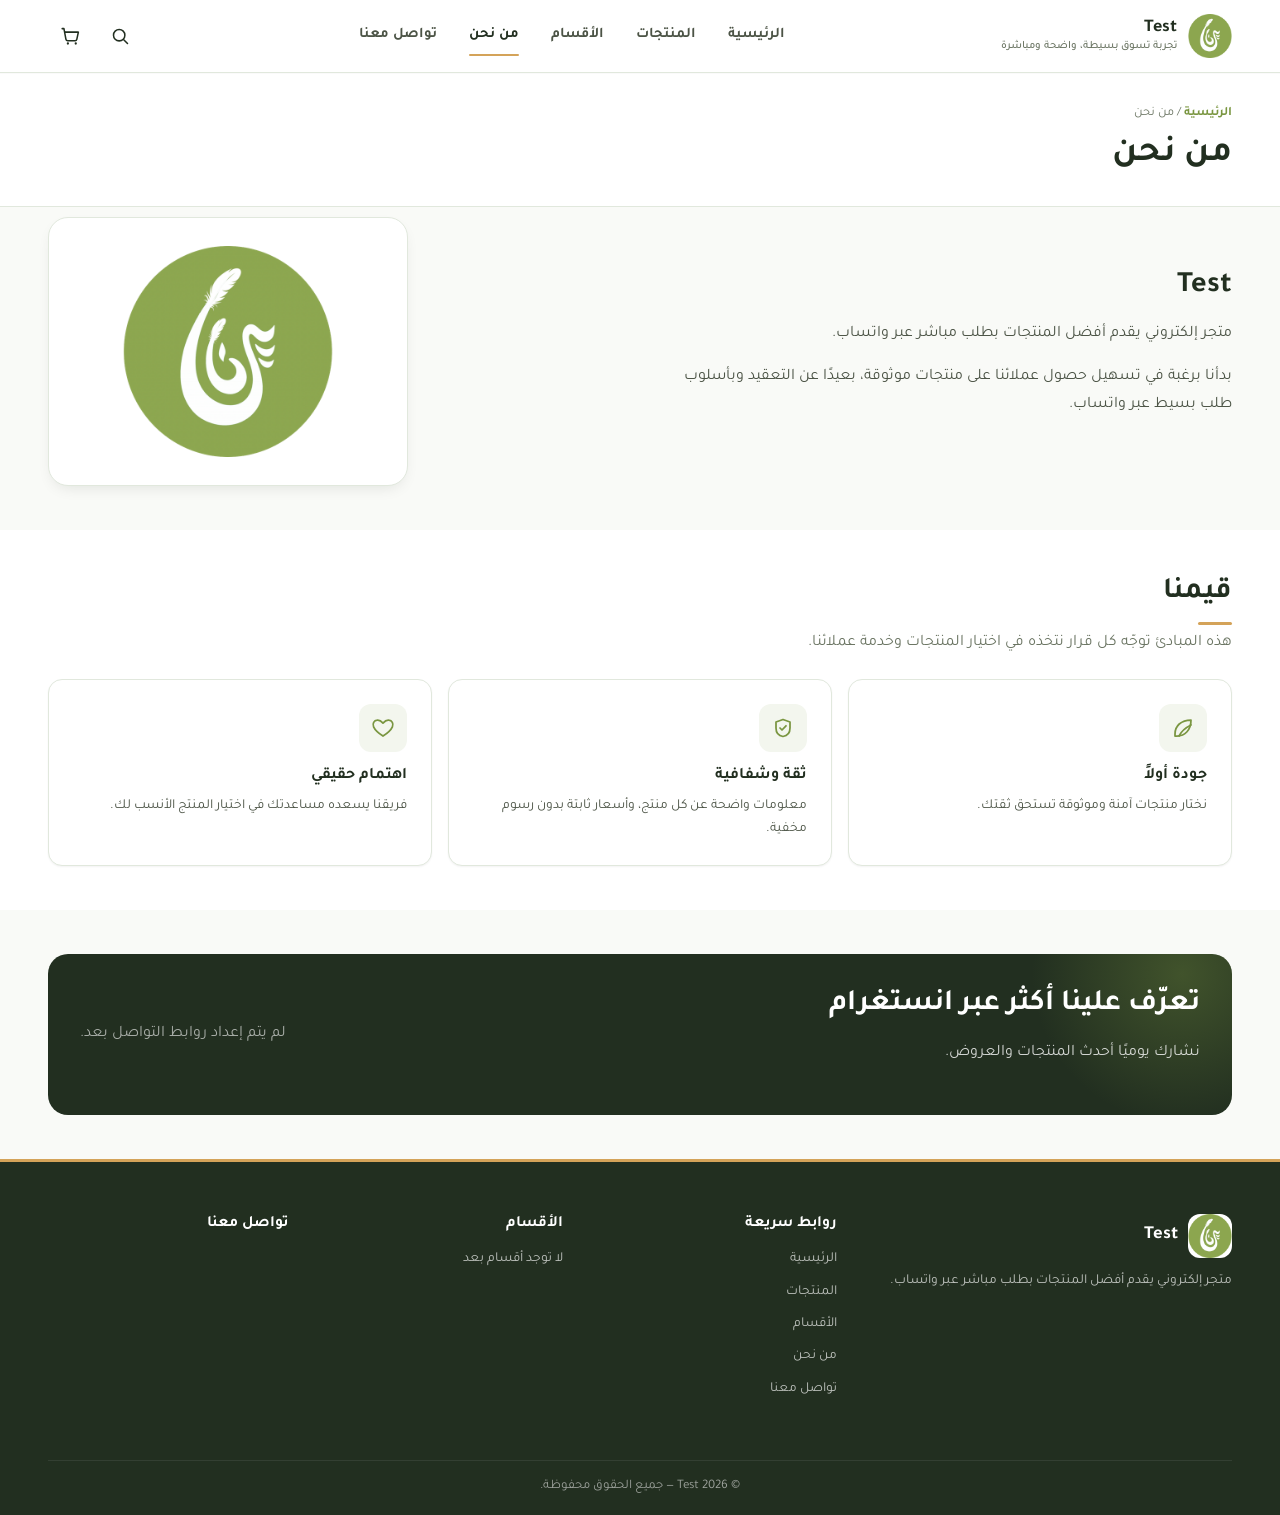
==== commit a1551bbb: "Add files via upload" ====
--- a/about.html
+++ b/about.html
@@ -1,42 +1,14 @@
 <!DOCTYPE html>
 <html lang="ar" dir="rtl">
 <head>
-
-<!-- Google tag (gtag.js) -->
-<script async src="https://www.googletagmanager.com/gtag/js?id=G-9574QJNE8H"></script>
-<script>
-  window.dataLayer = window.dataLayer || [];
-  function gtag(){dataLayer.push(arguments);}
-  gtag('js', new Date());
-
-  gtag('config', 'G-9574QJNE8H');
-</script>
   
-  <meta charset="UTF-8">
   <meta name="viewport" content="width=device-width, initial-scale=1.0">
-  <title>من نحن | Pet San</title>
-
-  <!-- PWA & Mobile Web App Meta -->
-  <link rel="manifest" href="manifest.json">
-  <meta name="theme-color" content="#172554">
-  <meta name="mobile-web-app-capable" content="yes">
-  <meta name="apple-mobile-web-app-status-bar-style" content="default">
-  <meta name="apple-mobile-web-app-title" content="Pet San">
-
-  <link rel="icon" type="image/png" sizes="192x192" href="assets/logo/logo.png?v=80">
-  <link rel="shortcut icon" type="image/png" href="assets/logo/logo.png?v=80">
-  <link rel="apple-touch-icon" href="assets/logo/logo.png?v=80">
-  <link rel="apple-touch-icon" sizes="180x180" href="assets/logo/logo.png?v=80">
-
-  <!-- Arabic UI font (same on every page; non-blocking) -->
-  <link rel="preconnect" href="https://test3-2a6de-default-rtdb.europe-west1.firebasedatabase.app" crossorigin>
-  <link rel="preconnect" href="https://ik.imagekit.io" crossorigin>
-  <link rel="preconnect" href="https://fonts.googleapis.com">
-  <link rel="preconnect" href="https://fonts.gstatic.com" crossorigin>
-  <link rel="stylesheet" href="https://fonts.googleapis.com/css2?family=Tajawal:wght@400;500;700&display=swap" media="print" onload="this.media='all'">
-  <noscript><link rel="stylesheet" href="https://fonts.googleapis.com/css2?family=Tajawal:wght@400;500;700&display=swap"></noscript>
-  <link rel="stylesheet" href="css/style.css?v=80">
-  <link rel="stylesheet" href="css/refresh.css?v=80">
+<meta charset="UTF-8">
+<title>من نحن | {{storeName}}</title>
+<link rel="stylesheet" href="css/style.css?v=77">
+  <link rel="stylesheet" href="css/refresh.css?v=77">
+  <script src="js/config.js?v=77"></script>
+  <script src="js/boot.js?v=77"></script>
 </head>
 <body>
 
@@ -53,12 +25,12 @@
   <section class="section" style="padding-top:10px;">
     <div class="container about-hero">
       <div>
-        <h2 id="aboutStoreName">Pet San</h2>
-        <p id="aboutDescription">متجر إلكتروني يقدّم مستلزمات الحيوانات الأليفة المختارة بعناية.</p>
+        <h2 id="aboutStoreName">متجرك الإلكتروني</h2>
+        <p id="aboutDescription">متجر إلكتروني يقدّم منتجات مختارة بعناية.</p>
         <p>بدأنا برغبة في تسهيل حصول عملائنا على منتجات موثوقة، بعيدًا عن التعقيد وبأسلوب طلب بسيط عبر واتساب.</p>
       </div>
       <div class="hero-art" style="max-width:360px;margin-inline-start:auto;">
-        <img src="assets/logo/logo.png?v=80" alt="شعار متجر Pet San">
+        <img data-logo src="assets/logo/logo.png" alt="شعار المتجر">
       </div>
     </div>
   </section>
@@ -107,19 +79,18 @@
 <div id="site-footer"></div>
 
 <!-- سكربتات مؤجلة (defer): لا تحجب الرسم. القراءة من Firebase عبر REST داخل store.js (بدون SDK) -->
-<script src="js/config.js?v=80" defer></script>
-<script src="js/icons.js?v=80" defer></script>
-<script src="js/store.js?v=80" defer></script>
-<script src="js/whatsapp.js?v=80" defer></script>
-<script src="js/app.js?v=80" defer></script>
-<script src="js/pwa-install.js?v=80" defer></script>
+<script src="js/icons.js?v=77" defer></script>
+<script src="js/store.js?v=77" defer></script>
+<script src="js/whatsapp.js?v=77" defer></script>
+<script src="js/app.js?v=77" defer></script>
 <script>
+  /* تُستدعى عند التحميل وعند وصول الإعدادات من Firebase (كانت تُرسم مرة واحدة فقط → بيانات ناقصة لأول زائر) */
   function renderAboutPage() {
     var s = Store.getSettings();
     var nameEl = document.getElementById("aboutStoreName");
     var descEl = document.getElementById("aboutDescription");
-    if (nameEl) nameEl.textContent = s.storeName || "Pet San";
-    if (descEl) descEl.textContent = s.storeDescription || "متجر إلكتروني يقدّم مستلزمات الحيوانات الأليفة المختارة بعناية.";
+    if (nameEl) nameEl.textContent = s.storeName || "";
+    if (descEl) descEl.textContent = s.storeDescription || "";
 
     var html = "";
     if (s.instagram) html += '<a href="' + escapeHtml(safeUrl(s.instagram)) + '" target="_blank" rel="noopener">' + iconSvg("instagram") + "انستغرام</a>";
@@ -131,4 +102,4 @@
   document.addEventListener("store:synced", renderAboutPage);
 </script>
 </body>
-</html>+</html>
--- a/css/style.css
+++ b/css/style.css
@@ -1,5 +1,5 @@
 /* ==========================================================================
-   style.css — Pet-store theme (olive green / cream) — RTL Arabic
+   style.css — Universal retail theme — RTL Arabic
    --------------------------------------------------------------------------
    Foundation of the design system: tokens, base, every shared component,
    the admin area and the core responsive rules. It is the ONLY stylesheet
@@ -7,67 +7,71 @@
    refresh.css loads after it on the other pages and only adds storefront
    layout refinements (mobile/tablet density, carousels, sticky actions).
 
-   RE-BRANDING FOR A CLIENT
-   Edit section 1 ("Brand") only. Section 2 derives tints and hover shades
-   from those colours automatically (modern browsers) and ships static
-   fallbacks for older ones; edit those too only if you need exact shades.
-
-   Legacy variable names (--olive-*, --sand-*, --teal-*, --navy*, --cream,
-   --ink-*, --line*, --danger) are kept because HTML / JS inline styles still
-   reference them. They are aliases of the tokens below — do not remove them.
+   RE-BRANDING FOR A CLIENT  —  DO NOT EDIT COLOURS HERE
+   The theme (colours, font, radii, card image ratio) is controlled ONLY from
+   js/config.js → theme { preset, colors, fontFamily, ... }.
+   js/boot.js reads it and overrides every variable of the :root block below
+   (selector :root:root) on every page, including admin and login.
+
+   The values in this :root block are only a neutral FALLBACK (navy/blue/gold)
+   used if JavaScript is disabled or config.js fails to load. Keep the variable
+   NAMES: components and JS inline styles reference them.
    ========================================================================== */
 
 :root{
   /* ---- 1. Brand (edit per client) ---- */
-  --primary:#354723;            /* deep green: headings, footer, hero, admin sidebar, selected states */
-  --secondary:#526B32;          /* dark green: buttons, links, hover, focus */
-  --accent:#8DA750;             /* logo olive green: highlights, badges, cart counter, borders of emphasis */
-  --bg:#FAF9F3;                 /* page background (cream) */
+  --primary:#172554;            /* deep navy: header text, buttons, footer, admin sidebar */
+  --secondary:#2563EB;          /* modern blue: links, hover, focus, selected states */
+  --accent:#D4A853;             /* subtle gold: small highlights, badges, cart counter */
+  --bg:#F8FAFC;                 /* page background */
   --surface:#FFFFFF;            /* cards, inputs, modals */
-  --text:#292D24;               /* primary text */
-  --text-2:#6F7566;             /* secondary text */
-  --border:#E1E6D6;             /* hairlines and card borders */
+  --text:#0F172A;               /* primary text */
+  --text-2:#64748B;             /* secondary text */
+  --border:#E2E8F0;             /* hairlines and card borders */
 
   /* ---- 2. Derived shades (static fallbacks, upgraded in @supports below) ---- */
-  --primary-hover:#2B391C;
-  --secondary-hover:#435728;
-  --secondary-50:#EAF0D9;       /* hover / selected backgrounds (light green) */
-  --secondary-100:#D9E4BD;
-  --accent-soft:#EAF0D9;
-  --accent-ink:#576832;         /* logo green darkened enough for text on light backgrounds */
-  --accent-light:#C9DA9F;       /* light logo green for text/icons on deep green surfaces */
-  --surface-2:#F2F3EA;          /* subtle panels, table headers, image placeholders */
-  --border-strong:#CBD3BC;      /* input borders */
-  --border-soft:#EDF0E4;        /* row separators */
+  --primary-hover:#131E45;
+  --secondary-hover:#1D4ED8;
+  --secondary-50:#EBF1FD;       /* hover / selected backgrounds */
+  --secondary-100:#D8E3FB;
+  --accent-soft:#F9F3E7;
+  --accent-ink:#836833;         /* gold dark enough for text on light backgrounds */
+  --surface-2:#F1F5F9;          /* subtle panels, table headers, image placeholders */
+  --border-strong:#CBD5E1;      /* input borders */
+  --border-soft:#EEF2F6;        /* row separators */
   --on-primary:#FFFFFF;
-  --on-accent:#1E2A12;          /* text on the logo-green accent (5:1+) */
 
   /* ---- 3. Status colours (accessible on white) ---- */
   --success:#15803D; --success-bg:#ECFDF3; --success-line:#BBF7D0; --success-ink:#166534;
   --warning:#B45309; --warning-bg:#FFFBEB; --warning-line:#FDE68A; --warning-ink:#92400E;
   --error:#DC2626;   --error-bg:#FEF2F2;   --error-line:#FECACA;   --error-ink:#B91C1C;
-  --info:#526B32;    --info-bg:#EAF0D9;    --info-line:#CBDAA6;    --info-ink:#354723;
+  --info:#2563EB;    --info-bg:#EFF6FF;    --info-line:#BFDBFE;    --info-ink:#1D4ED8;
+
+  /* ---- 3b. Variables that boot.js derives from the theme (fallbacks) ---- */
+  --accent-hover:#E0BA6E;
+  --on-primary-rgb:255,255,255; --accent-rgb:212,168,83; --primary-rgb:23,37,84; --secondary-rgb:37,99,235; --text-rgb:15,23,42;
+  --on-primary-soft:#CBD5E1; --on-primary-muted:#B6C2D6; --on-primary-dim:#94A3B8;
 
   /* ---- 4. Legacy aliases (HTML/JS inline styles still use these names) ---- */
   --teal:var(--secondary); --teal-deep:var(--primary); --teal-press:var(--primary-hover);
   --teal-light:var(--secondary-50); --teal-wash:var(--surface-2);
-  --navy:var(--primary); --navy-2:#454E3A; --soft-blue:var(--secondary-50);
+  --navy:var(--primary); --navy-2:#334155; --soft-blue:var(--secondary-50);
   --olive-900:var(--primary); --olive-800:var(--primary); --olive-700:var(--primary); --olive-600:var(--secondary);
-  --olive-500:var(--secondary); --olive-400:#A3AE88; --olive-100:var(--secondary-50); --olive-50:var(--surface-2);
+  --olive-500:var(--secondary); --olive-400:#94A3B8; --olive-100:var(--secondary-50); --olive-50:var(--surface-2);
   --sand-500:var(--accent-ink); --sand-100:var(--accent-soft);
   --cream:var(--bg); --white:var(--surface);
-  --ink-900:var(--text); --ink-800:#23271E; --ink-700:#3B4033; --ink-600:#4F5548; --ink-500:var(--text-2); --ink-400:var(--text-2); --ink-300:#A3A99A;
+  --ink-900:var(--text); --ink-800:#1E293B; --ink-700:#334155; --ink-600:#475569; --ink-500:var(--text-2); --ink-400:var(--text-2); --ink-300:#94A3B8;
   --line:var(--border); --line-strong:var(--border-strong); --line-soft:var(--border-soft);
   --danger:var(--error); --danger-bg:var(--error-bg);
 
   /* ---- 5. Shape, depth, type ---- */
   --radius-xl:20px; --radius-lg:16px; --radius-md:12px; --radius-sm:8px; --radius-pill:999px;
   --r-card:14px; --r-ctl:10px;
-  --shadow-soft:0 1px 2px rgba(41,45,36,.05);
-  --shadow-card:0 6px 16px -6px rgba(41,45,36,.12);
-  --shadow-lift:0 18px 40px -14px rgba(41,45,36,.28);
-  --ring:0 0 0 3px rgba(82,107,50,.26);
-  --overlay:rgba(30,40,20,.55);
+  --shadow-soft:0 1px 2px rgba(var(--text-rgb),.05);
+  --shadow-card:0 6px 16px -6px rgba(var(--text-rgb),.12);
+  --shadow-lift:0 18px 40px -14px rgba(var(--text-rgb),.28);
+  --ring:0 0 0 3px rgba(var(--secondary-rgb),.22);
+  --overlay:rgba(var(--text-rgb),.55);
   --font-display:'IBM Plex Sans Arabic','Tajawal',system-ui,-apple-system,'Segoe UI',Tahoma,sans-serif;
   --font-body:'IBM Plex Sans Arabic','Tajawal',system-ui,-apple-system,'Segoe UI',Tahoma,sans-serif;
   --container:1240px;
@@ -80,9 +84,9 @@
   :root{
     --primary-hover:color-mix(in srgb,var(--primary) 82%,#000);
     --secondary-hover:color-mix(in srgb,var(--secondary) 85%,#000);
-    --secondary-50:color-mix(in srgb,var(--accent) 16%,#fff);
-    --secondary-100:color-mix(in srgb,var(--accent) 32%,#fff);
-    --accent-soft:color-mix(in srgb,var(--accent) 16%,#fff);
+    --secondary-50:color-mix(in srgb,var(--secondary) 9%,#fff);
+    --secondary-100:color-mix(in srgb,var(--secondary) 18%,#fff);
+    --accent-soft:color-mix(in srgb,var(--accent) 14%,#fff);
     --accent-ink:color-mix(in srgb,var(--accent) 62%,#000);
     --surface-2:color-mix(in srgb,var(--bg) 60%,var(--border));
     --border-soft:color-mix(in srgb,var(--border) 55%,#fff);
@@ -128,9 +132,9 @@
 .btn{display:inline-flex;align-items:center;justify-content:center;gap:8px;min-height:46px;padding:10px 22px;border:1.5px solid transparent;border-radius:var(--r-ctl);font-weight:600;font-size:.95rem;line-height:1.3;text-align:center;transition:background-color .18s ease,border-color .18s ease,color .18s ease,box-shadow .18s ease}
 .btn svg{width:18px;height:18px;flex:none}
 .btn:focus-visible{outline:0;box-shadow:var(--ring)}
-.btn-primary{background:var(--secondary);border-color:var(--secondary);color:var(--on-primary);box-shadow:0 1px 2px rgba(53,71,35,.2)}
-.btn-primary:hover{background:var(--primary);border-color:var(--primary)}
-.btn-primary:active{background:var(--primary-hover);border-color:var(--primary-hover)}
+.btn-primary{background:var(--primary);border-color:var(--primary);color:var(--on-primary);box-shadow:0 1px 2px rgba(var(--primary-rgb),.18)}
+.btn-primary:hover{background:var(--secondary);border-color:var(--secondary)}
+.btn-primary:active{background:var(--secondary-hover);border-color:var(--secondary-hover)}
 .btn-outline{background:var(--surface);border-color:var(--border-strong);color:var(--primary)}
 .btn-outline:hover{background:var(--secondary-50);border-color:var(--secondary);color:var(--secondary-hover)}
 .btn-whatsapp{background:var(--success);border-color:var(--success);color:#fff}
@@ -148,23 +152,21 @@
    Header, navigation, cart badge
    ========================================================================== */
 #site-header{position:sticky;top:0;z-index:100}
-.site-header{background:var(--surface);border-bottom:1px solid var(--border);box-shadow:0 1px 0 rgba(41,45,36,.03)}
-.header-inner{min-height:72px;display:flex;align-items:center;gap:12px}
+.site-header{background:var(--surface);border-bottom:1px solid var(--border);box-shadow:0 1px 0 rgba(var(--text-rgb),.02)}
+.header-inner{min-height:72px;display:flex;align-items:center;gap:20px}
 .brand{display:flex;align-items:center;gap:11px;min-width:max-content}
-.brand img{width:44px;height:44px;border-radius:50%;object-fit:contain;background:var(--surface)}
+.brand img{width:44px;height:44px;border-radius:var(--radius-md);object-fit:contain;background:var(--surface)}
 .brand-name{font-family:var(--font-display);font-weight:700;font-size:1.12rem;line-height:1.15;color:var(--primary)}
 .brand-name span{display:block;font-family:var(--font-body);font-size:.7rem;font-weight:500;color:var(--text-2);margin-top:3px}
-.main-nav{display:flex;align-items:center;justify-content:center;gap:2px;flex:1;min-width:0}
-.main-nav a{position:relative;white-space:nowrap;padding:8px 13px;border-radius:var(--radius-pill);font-size:.92rem;font-weight:600;color:var(--ink-600);transition:background-color .18s ease,color .18s ease}
+.main-nav{display:flex;align-items:center;justify-content:center;gap:2px;flex:1}
+.main-nav a{position:relative;padding:9px 15px;border-radius:var(--r-ctl);font-size:.92rem;font-weight:600;color:var(--ink-600);transition:background-color .18s ease,color .18s ease}
 .main-nav a:hover{color:var(--primary);background:var(--surface-2)}
-.main-nav a.active{color:var(--accent-ink);background:var(--secondary-50)}
-.main-nav a.active::after{display:none}
-.header-actions{display:flex;align-items:center;gap:8px;margin-inline-start:auto}
-.site-header .btn-icon{width:42px;height:42px;border-radius:50%;background:var(--secondary-50);color:var(--accent-ink);border:1px solid transparent}
-.site-header .btn-icon:hover{background:var(--secondary-100);color:var(--primary)}
+.main-nav a.active{color:var(--primary)}
+.main-nav a.active::after{content:"";position:absolute;inset-inline:15px;bottom:2px;height:2px;border-radius:2px;background:var(--accent)}
+.header-actions{display:flex;align-items:center;gap:6px;margin-inline-start:auto}
 .nav-toggle{display:none}
 .cart-link{position:relative}
-.cart-count{display:none;position:absolute;inset-block-start:1px;inset-inline-end:1px;min-width:19px;height:19px;padding:0 5px;align-items:center;justify-content:center;border-radius:var(--radius-pill);background:var(--accent);color:var(--on-accent);font-size:.68rem;font-weight:700;line-height:1;border:2px solid var(--surface)}
+.cart-count{display:none;position:absolute;inset-block-start:1px;inset-inline-end:1px;min-width:19px;height:19px;padding:0 5px;align-items:center;justify-content:center;border-radius:var(--radius-pill);background:var(--accent);color:var(--primary);font-size:.68rem;font-weight:700;line-height:1;border:2px solid var(--surface)}
 .cart-count.has-items{display:inline-flex}
 
 /* ---- Mobile / tablet drawer (created by app.js; slides in from the physical left, next to the toggle) ---- */
@@ -196,25 +198,24 @@
 /* ==========================================================================
    Hero + promotional slider (deep navy band, gold highlights)
    ========================================================================== */
-.hero{position:relative;overflow-x:clip;overflow-y:visible;padding:36px 0 44px;background:var(--bg);color:var(--text)}
-.hero:before{display:none}
-.hero-blob{position:absolute;z-index:0;bottom:-170px;inset-inline-end:-200px;width:540px;height:540px;border-radius:50%;background:var(--accent-soft);opacity:.75;pointer-events:none}
+.hero{position:relative;overflow:hidden;padding:48px 0 44px;background:var(--hero-bg,var(--primary));color:var(--on-primary)}
+.hero:before{content:"";position:absolute;top:-220px;inset-inline-start:-160px;width:460px;height:460px;border-radius:50%;background:radial-gradient(closest-side,rgba(var(--secondary-rgb),.35),rgba(var(--secondary-rgb),0));pointer-events:none}
+.hero-blob{position:absolute;top:50%;inset-inline-end:-140px;width:420px;height:420px;margin-top:-210px;border-radius:50%;border:1px solid rgba(var(--on-primary-rgb),.08);pointer-events:none}
 .hero-inner{position:relative;z-index:1;display:flex;align-items:center;gap:48px}
 .hero-copy{flex:1.1;padding:0;min-width:0}
-.hero-eyebrow-free{display:inline-flex;align-items:center;gap:7px;padding:0;background:none;border:0;color:var(--accent-ink);font-weight:700;font-size:.95rem}
-.hero-copy h1{max-width:700px;margin:12px 0 12px;color:var(--text)}
-.hero-copy>p{font-size:1.05rem;max-width:58ch;color:var(--text-2)}
-.hero-cta{display:flex;gap:12px;flex-wrap:wrap;margin-top:26px}
-.hero .btn-primary{background:#658238;border-color:#658238;color:#fff;box-shadow:none}
-.hero .btn-primary:hover{background:var(--secondary);border-color:var(--secondary);color:#fff}
-.hero .btn-outline{background:var(--surface);border-color:var(--border-strong);color:var(--text)}
-.hero .btn-outline:hover{background:var(--secondary-50);border-color:var(--secondary);color:var(--primary)}
-.hero-trust{display:flex;gap:34px;margin-top:28px;flex-wrap:wrap}
-.hero-trust div{padding:0;background:none;border:0;border-radius:0}
-.hero-trust strong{display:block;color:#658238;font-size:1.6rem;line-height:1.2;font-weight:700}
-.hero-trust span{font-size:.82rem;color:var(--text-2)}
-.hero~.section{position:relative;z-index:1}
-.hero-art{position:relative;flex:1;width:100%;max-width:560px;min-height:0;border-radius:28px;overflow:hidden;background:var(--surface);border:0;box-shadow:var(--shadow-lift)}
+.hero-eyebrow-free{display:inline-flex;align-items:center;gap:7px;padding:6px 14px;border-radius:var(--radius-pill);background:rgba(var(--accent-rgb),.14);color:var(--accent);font-weight:600;font-size:.84rem;border:1px solid rgba(var(--accent-rgb),.38)}
+.hero-copy h1{max-width:700px;margin:16px 0 12px;color:var(--on-primary)}
+.hero-copy>p{font-size:1.05rem;max-width:58ch;color:rgba(var(--on-primary-rgb),.78)}
+.hero-cta{display:flex;gap:10px;flex-wrap:wrap;margin-top:26px}
+.hero .btn-primary{background:var(--secondary);border-color:var(--secondary);color:#ffffff !important;box-shadow:none}
+.hero .btn-primary:hover{background:var(--secondary-hover);border-color:var(--secondary-hover);color:#ffffff !important}
+.hero .btn-outline{background:transparent;border-color:rgba(var(--text-rgb),.3);color:var(--text)}
+.hero .btn-outline:hover{background:rgba(var(--secondary-rgb),.08);border-color:var(--secondary);color:var(--secondary)}
+.hero-trust{display:flex;gap:12px;margin-top:28px;flex-wrap:wrap}
+.hero-trust div{padding:10px 16px;background:rgba(var(--on-primary-rgb),.07);border:1px solid rgba(var(--on-primary-rgb),.14);border-radius:var(--r-ctl)}
+.hero-trust strong{display:block;color:var(--accent);font-size:1.02rem}
+.hero-trust span{font-size:.78rem;color:rgba(var(--on-primary-rgb),.72)}
+.hero-art{position:relative;flex:1;width:100%;max-width:560px;min-height:0;border-radius:var(--radius-xl);overflow:hidden;background:var(--surface);border:1px solid rgba(var(--on-primary-rgb),.14);box-shadow:var(--shadow-lift)}
 .hero-art-default{width:100%;aspect-ratio:4/3;display:grid;place-items:center;background:var(--surface-2)}
 .hero-art-default img{width:34%;height:auto;object-fit:contain}
 .promo-slider-container{position:relative;width:100%;aspect-ratio:4/3;overflow:hidden;background:var(--surface-2)}
@@ -222,7 +223,7 @@
 .promo-slide{flex:0 0 100%;height:100%;position:relative}
 .promo-slide img{width:100%;height:100%;object-fit:cover}
 .promo-dots{position:absolute;bottom:12px;left:50%;transform:translateX(-50%);display:flex;gap:6px;z-index:5}
-.promo-dot{width:8px;height:8px;border-radius:var(--radius-pill);background:rgba(255,255,255,.7);box-shadow:0 0 0 1px rgba(41,45,36,.25);cursor:pointer;transition:width .2s ease,background-color .2s ease}
+.promo-dot{width:8px;height:8px;border-radius:var(--radius-pill);background:rgba(255,255,255,.7);box-shadow:0 0 0 1px rgba(var(--text-rgb),.25);cursor:pointer;transition:width .2s ease,background-color .2s ease}
 .promo-dot.active{width:22px;background:#fff}
 .ads-slider{border-radius:var(--radius-xl);overflow:hidden;box-shadow:var(--shadow-card)}
 .swiper-slide{border-radius:var(--radius-xl);overflow:hidden}
@@ -269,7 +270,7 @@
 .badge{position:absolute;inset-block-start:10px;inset-inline-start:10px;z-index:2;padding:2px 10px;border-radius:var(--radius-pill);font-size:.7rem;font-weight:700;line-height:1.7;background:var(--surface);color:var(--primary);border:1px solid var(--border);box-shadow:var(--shadow-soft)}
 .badge-offer{background:var(--error);border-color:var(--error);color:#fff}
 .badge-new{background:var(--secondary);border-color:var(--secondary);color:#fff}
-.badge-featured{background:var(--accent);border-color:var(--accent);color:var(--on-accent)}
+.badge-featured{background:var(--accent);border-color:var(--accent);color:var(--primary)}
 .badge-out-abs{inset-inline-start:auto;inset-inline-end:10px;background:var(--ink-800);border-color:var(--ink-800);color:#fff}
 .badge-variants{inset-block-start:auto;inset-block-end:10px;inset-inline-start:10px;background:rgba(255,255,255,.95);color:var(--ink-700)}
 .badge-variants svg{width:11px;height:11px;vertical-align:-2px;margin-inline-end:3px}
@@ -294,6 +295,10 @@
 .product-actions .btn{width:100%;min-height:42px;padding:8px 12px;gap:8px;font-size:.86rem;border-radius:var(--r-ctl);box-shadow:none}
 .product-actions .btn svg{width:17px;height:17px}
 .product-actions .btn .btn-label{white-space:nowrap}
+.product-card .btn-primary,
+.product-actions .btn-primary{background-color:var(--secondary)!important;border-color:var(--secondary)!important;color:#ffffff!important}
+.product-card .btn-primary:hover,
+.product-actions .btn-primary:hover{background-color:var(--secondary-hover,var(--primary))!important;border-color:var(--secondary-hover,var(--primary))!important;color:#ffffff!important}
 .product-desc{color:var(--ink-600);font-size:.84rem}
 .stock-line{display:flex;align-items:center;gap:7px;color:var(--success);font-size:.86rem;font-weight:600}
 .stock-line:has(.dot-out){color:var(--error-ink)}
@@ -310,33 +315,33 @@
 .feature-card .icon svg{width:24px;height:24px}
 .feature-card h3{font-size:1rem}
 .feature-card p{font-size:.86rem;margin:0}
-.contact-band{position:relative;overflow:hidden;padding:32px;border-radius:var(--radius-xl);background:var(--primary);color:#fff;display:flex;align-items:center;justify-content:space-between;gap:25px}
-.contact-band:before{content:"";position:absolute;top:-130px;inset-inline-start:-100px;width:300px;height:300px;border-radius:50%;background:radial-gradient(closest-side,rgba(141,167,80,.30),rgba(141,167,80,0));pointer-events:none}
+.contact-band{position:relative;overflow:hidden;padding:32px;border-radius:var(--radius-xl);background:var(--primary);color:var(--on-primary);display:flex;align-items:center;justify-content:space-between;gap:25px}
+.contact-band:before{content:"";position:absolute;top:-130px;inset-inline-start:-100px;width:300px;height:300px;border-radius:50%;background:radial-gradient(closest-side,rgba(var(--secondary-rgb),.35),rgba(var(--secondary-rgb),0));pointer-events:none}
 .contact-band>*{position:relative}
-.contact-band h2,.contact-band p{color:#fff}
+.contact-band h2,.contact-band p{color:var(--on-primary)}
 .contact-band h2::after{display:none}
 .contact-band p{opacity:.8}
 .social-row{display:flex;align-items:center;gap:8px}
-.social-row .btn{background:rgba(255,255,255,.08);border-color:rgba(255,255,255,.25);color:#fff}
-.social-row .btn:hover{background:rgba(255,255,255,.18);border-color:rgba(255,255,255,.5);color:#fff}
+.social-row .btn{background:rgba(var(--on-primary-rgb),.08);border-color:rgba(var(--on-primary-rgb),.25);color:var(--on-primary)}
+.social-row .btn:hover{background:rgba(var(--on-primary-rgb),.18);border-color:rgba(var(--on-primary-rgb),.5);color:var(--on-primary)}
 .contact-band .social-row{flex-wrap:wrap}
 .contact-band .social-row .btn{min-height:42px}
 
 /* ==========================================================================
    Footer
    ========================================================================== */
-.site-footer{margin-top:0;background:var(--primary);color:#D5DEC4;border-top:3px solid var(--accent)}
+.site-footer{margin-top:0;background:var(--primary);color:var(--on-primary-soft);border-top:3px solid var(--accent)}
 .footer-grid{display:grid;grid-template-columns:1.5fr 1fr 1fr 1fr;gap:34px;padding:52px 0 34px}
 .footer-brand{display:flex;align-items:center;gap:10px;margin-bottom:12px}
 .footer-brand img{width:44px;height:44px;object-fit:contain;background:var(--surface);border-radius:var(--radius-md)}
-.footer-brand strong{font-size:1.15rem;color:#fff}
-.site-footer p{color:#C3CEAE;font-size:.86rem}
-.site-footer h4{color:#fff;font-size:.98rem;margin-bottom:14px}
+.footer-brand strong{font-size:1.15rem;color:var(--on-primary)}
+.site-footer p{color:var(--on-primary-muted);font-size:.86rem}
+.site-footer h4{color:var(--on-primary);font-size:.98rem;margin-bottom:14px}
 .site-footer ul{list-style:none;padding:0;margin:0;display:grid;gap:9px}
-.site-footer li,.site-footer a{color:#C3CEAE;font-size:.86rem}
+.site-footer li,.site-footer a{color:var(--on-primary-muted);font-size:.86rem}
 .site-footer a{transition:color .18s ease}
-.site-footer a:hover{color:var(--accent-light)}
-.footer-bottom{padding:17px 0;border-top:1px solid rgba(255,255,255,.1);font-size:.78rem;color:#A9B591;text-align:center}
+.site-footer a:hover{color:var(--accent)}
+.footer-bottom{padding:17px 0;border-top:1px solid rgba(var(--on-primary-rgb),.1);font-size:.78rem;color:var(--on-primary-dim);text-align:center}
 
 /* ==========================================================================
    Page headers
@@ -354,7 +359,7 @@
 .shop-toolbar{display:grid;grid-template-columns:1fr 210px auto;gap:12px;align-items:center;margin-bottom:20px}
 .search-box{position:relative}
 .search-box input{width:100%;height:48px;border:1px solid var(--border-strong);border-radius:var(--r-ctl);background:var(--surface);padding:0 17px 0 46px;font-size:16px;color:var(--text);outline:none;transition:border-color .18s ease,box-shadow .18s ease}
-.search-box input::placeholder,.field input::placeholder,.field textarea::placeholder{color:#A3A99A}
+.search-box input::placeholder,.field input::placeholder,.field textarea::placeholder{color:var(--ink-300)}
 .search-box input:focus,.sort-select:focus{border-color:var(--secondary);box-shadow:var(--ring)}
 .search-box span{position:absolute;left:16px;top:50%;transform:translateY(-50%);color:var(--text-2);display:grid;place-items:center}
 .search-box span svg{width:18px;height:18px}
@@ -377,12 +382,12 @@
 .shop-cat-tabs-wrap::-webkit-scrollbar,#subCategoryScroller::-webkit-scrollbar{display:none}
 .shop-tab-btn{flex:0 0 auto;display:inline-flex;align-items:center;gap:6px;min-height:42px;padding:8px 18px;border-radius:var(--radius-pill);border:1px solid var(--border-strong);background:var(--surface);color:var(--ink-700);font-weight:600;font-size:.9rem;white-space:nowrap;cursor:pointer;transition:background-color .18s ease,border-color .18s ease,color .18s ease}
 .shop-tab-btn:hover{border-color:var(--secondary);background:var(--secondary-50);color:var(--primary)}
-.shop-tab-btn.active{background:var(--primary);border-color:var(--primary);color:#fff}
+.shop-tab-btn.active{background:var(--primary);border-color:var(--primary);color:var(--on-primary)}
 #subCategoryScroller{display:flex;gap:8px;overflow-x:auto;padding:4px 2px 14px;margin-bottom:10px;scrollbar-width:none}
 .cat-sub-chip{display:inline-flex;align-items:center;justify-content:center;padding:6px 15px;border-radius:var(--radius-pill);background:var(--surface-2);border:1px solid var(--border);color:var(--ink-700);font-family:inherit;font-size:.84rem;font-weight:600;white-space:nowrap;cursor:pointer;outline:none;text-decoration:none;transition:background-color .18s ease,border-color .18s ease,color .18s ease}
 .cat-sub-chip:hover{background:var(--secondary-50);border-color:var(--secondary);color:var(--primary)}
 .cat-sub-chip:focus-visible{box-shadow:var(--ring)}
-.cat-sub-chip.active{background:var(--primary);border-color:var(--primary);color:#fff}
+.cat-sub-chip.active{background:var(--primary);border-color:var(--primary);color:var(--on-primary)}
 .filter-chip{padding:7px 11px;border-radius:var(--radius-pill);background:var(--surface-2);color:var(--ink-700)}
 #shopGrid{transition:opacity .2s ease,transform .2s ease}
 #shopGrid.is-updating{opacity:.45;transform:translateY(4px)}
@@ -433,7 +438,7 @@
 .detail-meta span{padding:6px 12px;border-radius:var(--radius-pill);background:var(--surface-2);border:1px solid var(--border)}
 .size-btn{min-width:52px;min-height:46px;padding:0 14px;border-radius:var(--r-ctl);border:1px solid var(--border-strong);background:var(--surface);color:var(--text);font-weight:600;cursor:pointer;transition:background-color .18s ease,border-color .18s ease,color .18s ease}
 .size-btn:hover{border-color:var(--secondary);color:var(--primary)}
-.size-btn.is-selected{background:var(--primary);border-color:var(--primary);color:#fff}
+.size-btn.is-selected{background:var(--primary);border-color:var(--primary);color:var(--on-primary)}
 .size-btn:disabled{opacity:.45;cursor:not-allowed;text-decoration:line-through}
 .variant-chip{display:inline-flex;padding:8px 12px;border:1px solid var(--border);border-radius:var(--radius-pill)}
 .qty-stepper{display:inline-flex;align-items:center;margin-top:10px;border:1px solid var(--border-strong);border-radius:var(--r-ctl);overflow:hidden;background:var(--surface)}
@@ -487,12 +492,12 @@
 .checkbox-row label{margin:0}
 .form-error{display:none;padding:10px 14px;margin-bottom:13px;border-radius:var(--radius-sm);background:var(--error-bg);border:1px solid var(--error-line);color:var(--error-ink);font-size:.86rem}
 
-.toast{position:fixed;bottom:20px;left:50%;z-index:20000;max-width:calc(100vw - 32px);padding:12px 20px;border-radius:var(--r-ctl);background:var(--primary);color:#fff;box-shadow:var(--shadow-lift);font-size:.88rem;opacity:0;transform:translate(-50%,12px);pointer-events:none;transition:opacity .22s ease,transform .22s ease}
+.toast{position:fixed;bottom:20px;left:50%;z-index:20000;max-width:calc(100vw - 32px);padding:12px 20px;border-radius:var(--r-ctl);background:var(--primary);color:var(--on-primary);box-shadow:var(--shadow-lift);font-size:.88rem;opacity:0;transform:translate(-50%,12px);pointer-events:none;transition:opacity .22s ease,transform .22s ease}
 .toast.show{opacity:1;transform:translate(-50%,0)}
 .toast-success{background:var(--success)}
 .toast-error{background:var(--error)}
 
-#backToTopBtn{display:none;position:fixed;bottom:24px;right:24px;z-index:99;width:46px;height:46px;padding:0;border:0;border-radius:50%;background:var(--primary);color:#fff;font-size:18px;box-shadow:var(--shadow-card);cursor:pointer;transition:background-color .18s ease}
+#backToTopBtn{display:none;position:fixed;bottom:24px;right:24px;z-index:99;width:46px;height:46px;padding:0;border:0;border-radius:50%;background:var(--primary);color:var(--on-primary);font-size:18px;box-shadow:var(--shadow-card);cursor:pointer;transition:background-color .18s ease}
 #backToTopBtn:hover{background:var(--secondary)}
 
 /* ==========================================================================
@@ -510,17 +515,17 @@
    ========================================================================== */
 body:has(#adminApp){overflow-x:hidden;max-width:100vw}
 .admin-shell{min-height:100vh;background:var(--surface-2);display:grid;grid-template-columns:260px minmax(0,1fr);width:100%;max-width:100vw}
-.admin-sidebar{position:sticky;top:0;height:100vh;display:flex;flex-direction:column;padding:20px 14px;background:var(--primary);color:#D5DEC4}
-.admin-sidebar .brand{padding:4px 8px 20px;margin-bottom:16px;border-bottom:1px solid rgba(255,255,255,.12)}
-.admin-sidebar .brand-name,.admin-sidebar .brand-name span{color:#fff}
+.admin-sidebar{position:sticky;top:0;height:100vh;display:flex;flex-direction:column;padding:20px 14px;background:var(--primary);color:var(--on-primary-soft)}
+.admin-sidebar .brand{padding:4px 8px 20px;margin-bottom:16px;border-bottom:1px solid rgba(var(--on-primary-rgb),.12)}
+.admin-sidebar .brand-name,.admin-sidebar .brand-name span{color:var(--on-primary)}
 .admin-sidebar .brand img{border-radius:var(--radius-md)}
 .admin-nav{display:grid;gap:4px}
-.admin-nav button,.admin-logout button,.admin-logout a{width:100%;display:flex;align-items:center;gap:10px;padding:11px 12px;border:0;border-inline-start:3px solid transparent;border-radius:var(--r-ctl);background:transparent;color:#C3CEAE;text-align:right;font-weight:600;font-size:.92rem;transition:background-color .18s ease,color .18s ease}
-.admin-nav button:hover,.admin-logout button:hover,.admin-logout a:hover{background:rgba(255,255,255,.08);color:#fff}
-.admin-nav button.active{background:rgba(255,255,255,.1);border-inline-start-color:var(--accent);color:#fff}
+.admin-nav button,.admin-logout button,.admin-logout a{width:100%;display:flex;align-items:center;gap:10px;padding:11px 12px;border:0;border-inline-start:3px solid transparent;border-radius:var(--r-ctl);background:transparent;color:var(--on-primary-muted);text-align:right;font-weight:600;font-size:.92rem;transition:background-color .18s ease,color .18s ease}
+.admin-nav button:hover,.admin-logout button:hover,.admin-logout a:hover{background:rgba(var(--on-primary-rgb),.08);color:var(--on-primary)}
+.admin-nav button.active{background:rgba(var(--on-primary-rgb),.1);border-inline-start-color:var(--accent);color:var(--on-primary)}
 .admin-nav button.active svg{color:var(--accent)}
 .admin-nav svg,.admin-logout svg{width:20px;height:20px;flex-shrink:0}
-.admin-logout{margin-top:auto;padding-top:14px;border-top:1px solid rgba(255,255,255,.12)}
+.admin-logout{margin-top:auto;padding-top:14px;border-top:1px solid rgba(var(--on-primary-rgb),.12)}
 .admin-close-sidebar{display:none}
 .admin-main{min-width:0;width:100%;padding:28px}
 .admin-topbar{min-height:58px;display:flex;align-items:center;margin-bottom:18px}
@@ -620,7 +625,7 @@
 @media(min-width:1025px){
   .sidebar-overlay,.sidebar-overlay.active{display:none}
 }
-@media(max-width:860px){
+@media(max-width:1024px){
   .nav-toggle{display:inline-flex}
   .main-nav{display:none}
 }
@@ -644,7 +649,7 @@
   .value-grid{grid-template-columns:1fr 1fr}
   .admin-shell{grid-template-columns:minmax(0,1fr)}
   .admin-sidebar{position:fixed;z-index:10000;top:0;bottom:0;right:0;width:280px;max-width:85vw;height:auto;transform:translateX(110%);visibility:hidden;transition:transform .28s ease-in-out,visibility 0s linear .28s;will-change:transform}
-  .admin-sidebar.open{transform:none;visibility:visible;transition:transform .28s ease-in-out,visibility 0s;box-shadow:-8px 0 30px rgba(30,40,20,.35)}
+  .admin-sidebar.open{transform:none;visibility:visible;transition:transform .28s ease-in-out,visibility 0s;box-shadow:-8px 0 30px rgba(var(--text-rgb),.35)}
   .admin-close-sidebar{display:inline-flex}
   .admin-main{padding:18px}
   #adminSidebarToggle{display:inline-flex}
@@ -712,60 +717,4 @@
 }
 @media(prefers-reduced-motion:reduce){
   *{transition:none!important;animation:none!important;scroll-behavior:auto!important}
-}
-
-/* PWA Install Banner */
-#pwaInstallBanner {
-  position: fixed;
-  bottom: 20px;
-  inset-inline: 20px;
-  max-width: 440px;
-  margin-inline: auto;
-  background: var(--surface);
-  border: 1px solid var(--border);
-  box-shadow: 0 10px 25px -5px rgba(15, 23, 42, 0.15);
-  border-radius: var(--r-card, 14px);
-  padding: 12px 16px;
-  z-index: 9999;
-  animation: slideUpPwa 0.3s ease-out forwards;
-}
-
-.pwa-banner-content {
-  display: flex;
-  align-items: center;
-  gap: 12px;
-}
-
-.pwa-banner-text {
-  flex: 1;
-}
-
-.pwa-banner-text strong {
-  display: block;
-  font-size: 0.95rem;
-  color: var(--primary);
-  margin-bottom: 2px;
-}
-
-.pwa-banner-text p {
-  margin: 0;
-  font-size: 0.8rem;
-  color: var(--text-2);
-}
-
-.pwa-banner-actions {
-  display: flex;
-  align-items: center;
-  gap: 8px;
-}
-
-@keyframes slideUpPwa {
-  from {
-    transform: translateY(100%);
-    opacity: 0;
-  }
-  to {
-    transform: translateY(0);
-    opacity: 1;
-  }
-}
+}
--- a/css/refresh.css
+++ b/css/refresh.css
@@ -6,7 +6,7 @@
    layout behaviour that exists on the storefront alone (swipe rows, sticky
    product action bar, compact mobile footer, touch-device tweaks).
    Nothing here redefines a colour, radius or font: re-branding stays a
-   one-file job (the Brand block in style.css).
+   one-file job (theme in js/config.js).
    ========================================================================== */
 
 /* ---- Touch devices: no hover "lift" (it sticks after a tap) ---- */
@@ -34,7 +34,7 @@
 
 /* ---- Product page: sticky action bar on phones and small tablets ---- */
 @media(max-width:900px){
-  .detail-actions{position:fixed;inset-inline:0;bottom:0;z-index:90;margin:0;padding:10px 16px calc(10px + env(safe-area-inset-bottom,0px));flex-wrap:nowrap;background:var(--surface);border-top:1px solid var(--border);box-shadow:0 -6px 20px rgba(41,45,36,.08)}
+  .detail-actions{position:fixed;inset-inline:0;bottom:0;z-index:90;margin:0;padding:10px 16px calc(10px + env(safe-area-inset-bottom,0px));flex-wrap:nowrap;background:var(--surface);border-top:1px solid var(--border);box-shadow:0 -6px 20px rgba(var(--text-rgb),.08)}
   .detail-actions .btn{flex:1;min-width:0;padding-inline:10px}
   body:has(#detailActions){padding-bottom:84px}
   body:has(#detailActions) .toast{bottom:92px}
@@ -44,18 +44,18 @@
 /* ---- Footer: compact two-column layout on phones ---- */
 @media(max-width:768px){
   .site-footer .footer-grid{grid-template-columns:1fr 1fr;gap:16px 14px;padding:24px 0 16px}
-  .footer-grid>div:nth-child(1){grid-column:1/-1;padding-bottom:12px;border-bottom:1px solid rgba(255,255,255,.12)}
+  .footer-grid>div:nth-child(1){grid-column:1/-1;padding-bottom:12px;border-bottom:1px solid rgba(var(--on-primary-rgb),.12)}
   .footer-grid>div:nth-child(1) .footer-brand{margin-bottom:6px}
   .footer-grid>div:nth-child(1) .footer-brand img{width:38px;height:38px;border-radius:10px}
   .footer-grid>div:nth-child(1) p{margin:0;line-height:1.5}
   .site-footer h4{font-size:.92rem;margin-bottom:8px}
   .site-footer ul{gap:6px}
   .site-footer li,.site-footer a{line-height:1.4}
-  .footer-grid>div:nth-child(4){grid-column:1/-1;padding-top:12px;border-top:1px solid rgba(255,255,255,.12)}
+  .footer-grid>div:nth-child(4){grid-column:1/-1;padding-top:12px;border-top:1px solid rgba(var(--on-primary-rgb),.12)}
   .footer-grid>div:nth-child(4) h4{margin-bottom:10px}
   .footer-grid>div:nth-child(4) ul{display:flex;flex-wrap:wrap;gap:8px}
-  .footer-grid>div:nth-child(4) li{display:inline-flex;align-items:center;padding:5px 12px;border-radius:var(--radius-pill);background:rgba(255,255,255,.08);border:1px solid rgba(255,255,255,.16)}
-  .footer-grid>div:nth-child(4) li a{color:#D5DEC4}
+  .footer-grid>div:nth-child(4) li{display:inline-flex;align-items:center;padding:5px 12px;border-radius:var(--radius-pill);background:rgba(var(--on-primary-rgb),.08);border:1px solid rgba(var(--on-primary-rgb),.16)}
+  .footer-grid>div:nth-child(4) li a{color:var(--on-primary-soft)}
   .footer-bottom{padding:14px 0 24px;font-size:.75rem}
 }
 
